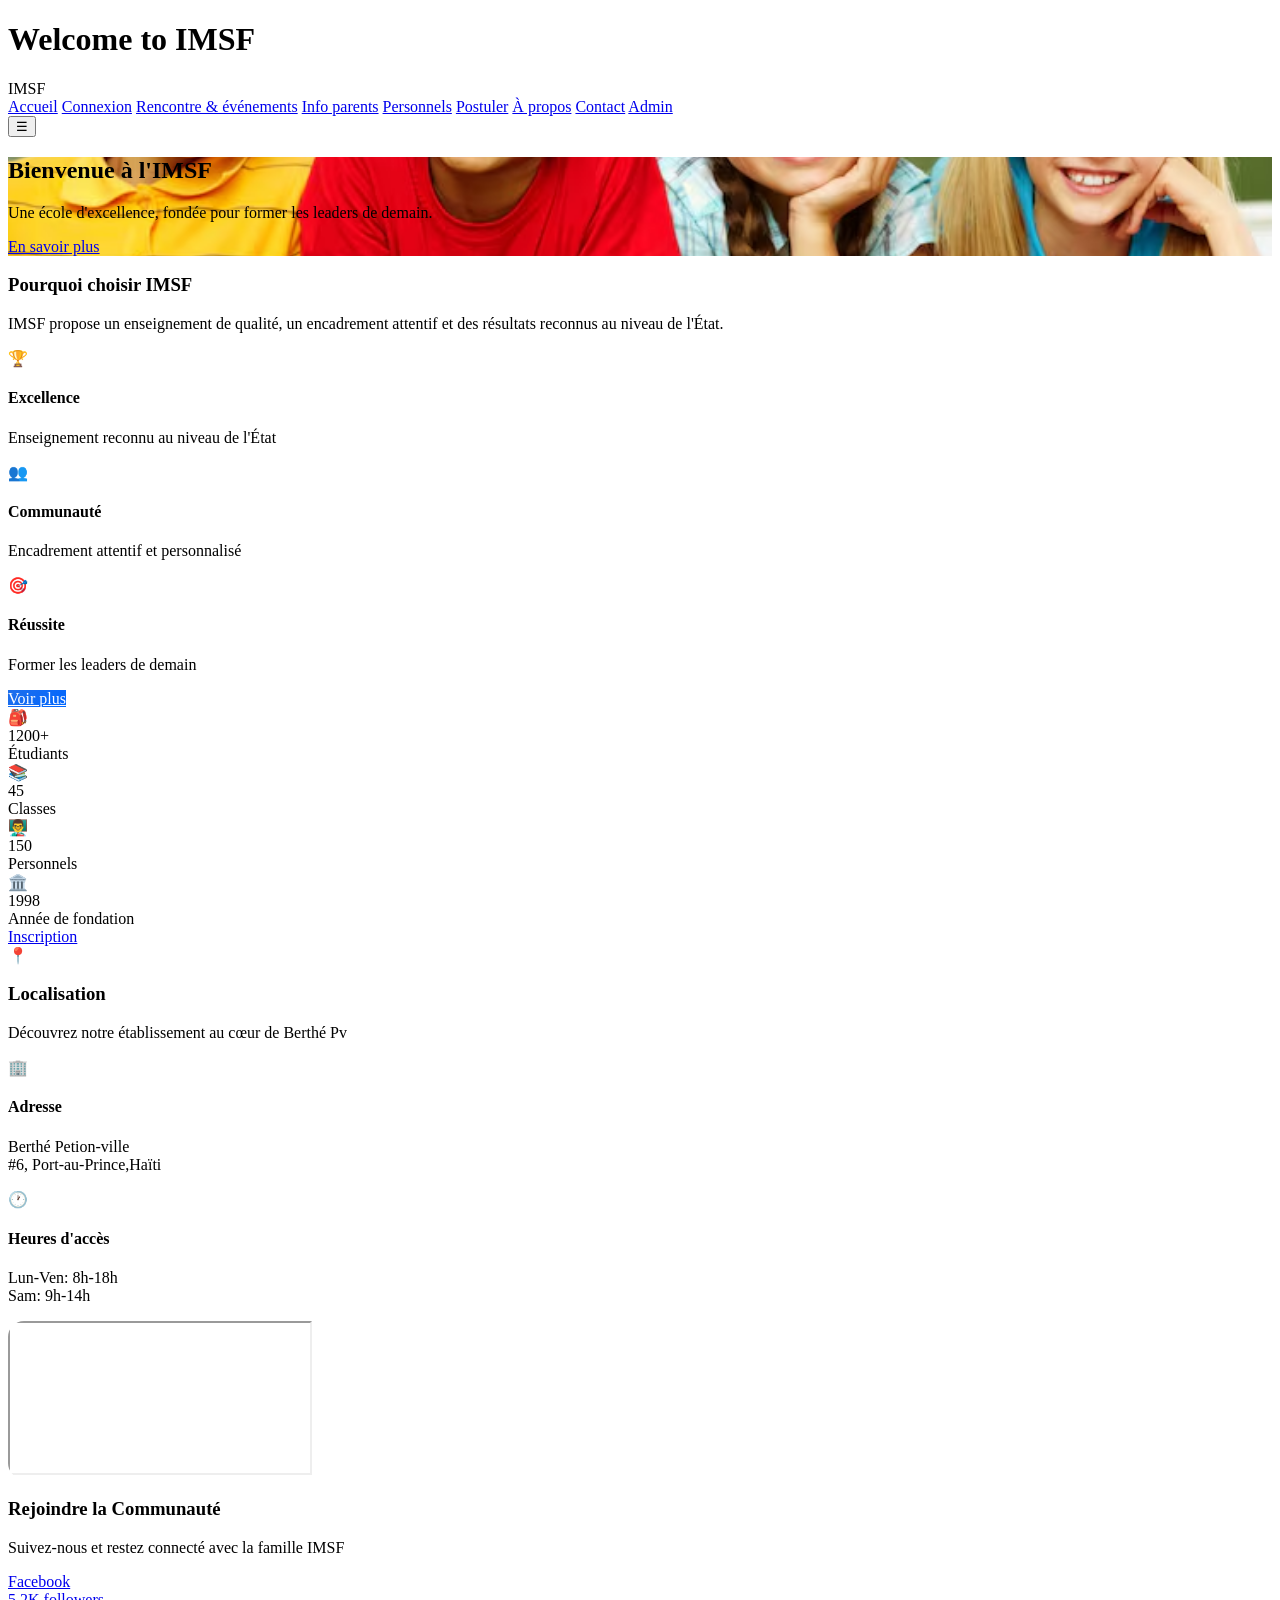
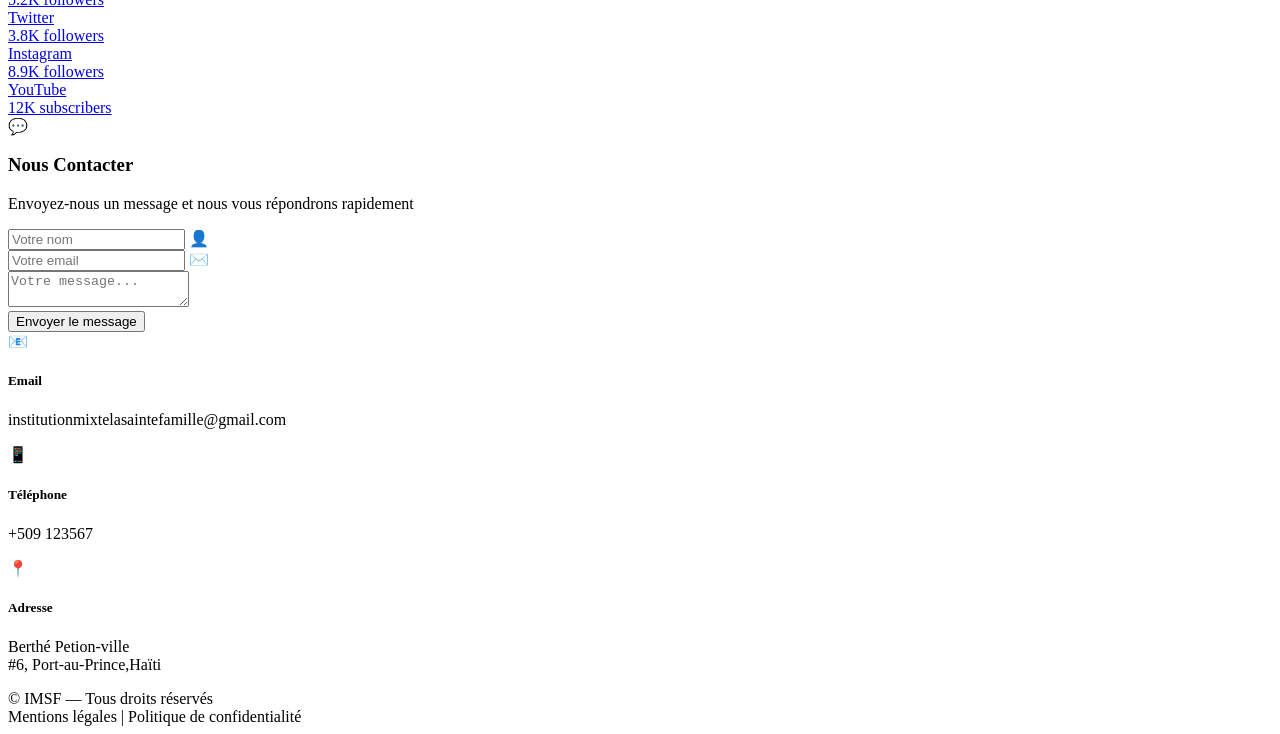
==== index.html @ 2527ae23 "Add files via upload" ====
<!doctype html>
<html lang="fr">
<head>
  <meta charset="utf-8">
  <meta name="viewport" content="width=device-width,initial-scale=1">
  <title>IMSF — Accueil</title>
  <link rel="stylesheet" href="assets/css/styles.css">
  <link rel="stylesheet" href="assets/css/theme.css">
  <link href="https://fonts.googleapis.com/css2?family=Inter:wght@300;400;600;800&display=swap" rel="stylesheet">
</head>
<body>
  <!-- Welcome loader -->
  <div id="welcome" class="welcome">
    <div class="welcome-card">
      <h1>Welcome to IMSF</h1>
    </div>
  </div>

  <header class="site-header">
    <div class="container header-inner">
      <div class="brand">
        <div class="logo">IMSF</div>
      </div>
      <nav class="nav" id="nav">
        <a href="index.html" class="active">Accueil</a>
        <a href="login.html">Connexion</a>
        <a href="events.html">Rencontre & événements</a>
        <a href="info_parents.html">Info parents</a>
        <a href="personnels.html">Personnels</a>
        <a href="postuler.html">Postuler</a>
        <a href="about.html">À propos</a>
        <a href="contact.html">Contact</a>
        <a href="admin.html">Admin</a>
      </nav>
      <button id="navToggle" class="nav-toggle">☰</button>
    </div>
  </header>

  <main>
    <section class="hero">
      <div class="hero-image" style="background-image: url('header.jpg.avif'); background-size: cover; background-position: center;">
        <div class="hero-overlay">
          <h2>Bienvenue à l'IMSF</h2>
          <p>Une école d'excellence, fondée pour former les leaders de demain.</p>
          <a class="btn" href="about.html">En savoir plus</a>
        </div>
      
      </div>
    </section>

    <section class="why container">
      <h3>Pourquoi choisir IMSF</h3>
      <p class="lead">IMSF propose un enseignement de qualité, un encadrement attentif et des résultats reconnus au niveau de l'État.</p>
      
      <div class="why-grid">
        <div class="why-card">
          <div>🏆</div>
          <h4>Excellence</h4>
          <p>Enseignement reconnu au niveau de l'État</p>
        </div>
        <div class="why-card">
          <div>👥</div>
          <h4>Communauté</h4>
          <p>Encadrement attentif et personnalisé</p>
        </div>
        <div class="why-card">
          <div>🎯</div>
          <h4>Réussite</h4>
          <p>Former les leaders de demain</p>
        </div>
      </div>
      
      <a class="btn" href="about.html" style="background:linear-gradient(135deg, #1f6feb, #0066ff); color: white;">Voir plus</a>
    </section>

    <section class="stats">
      <div class="container stats-grid">
        <div class="stat">
          <div class="stat-icon">🎒</div>
          <div class="num">1200+</div>
          <div class="label">Étudiants</div>
        </div>
        <div class="stat">
          <div class="stat-icon">📚</div>
          <div class="num">45</div>
          <div class="label">Classes</div>
        </div>
        <div class="stat">
          <div class="stat-icon">👨‍🏫</div>
          <div class="num">150</div>
          <div class="label">Personnels</div>
        </div>
        <div class="stat">
          <div class="stat-icon">🏛️</div>
          <div class="num">1998</div>
          <div class="label">Année de fondation</div>
        </div>
      </div>
      <div class="center-cta">
        <a class="btn" href="https://docs.google.com/forms/d/e/1FAIpQLScIJ0hGzybAZkQCzRBB84q7aKa7XE8QFSDL7jlGN-uZ5_zEpQ/viewform?usp=header">Inscription</a>
   
      </div>
    </section>

    <section class="location location-section">
      <div class="container">
        <div class="section-header">
          <div class="header-icon">📍</div>
          <h3>Localisation</h3>
          <p class="section-subtitle">Découvrez notre établissement au cœur de Berthé Pv</p>
        </div>
        <div class="location-content">
          <div class="location-info">
            <div class="info-card">
              <div class="info-icon">🏢</div>
              <h4>Adresse</h4>
              <p>Berthé Petion-ville <br>#6, Port-au-Prince,Haïti</p>
            </div>
            
            <div class="info-card">
              <div class="info-icon">🕐</div>
              <h4>Heures d'accès</h4>
              <p>Lun-Ven: 8h-18h<br>Sam: 9h-14h</p>
            </div>
          </div>
          <div class="map-container">
            <div class="map" style="filter: hue-rotate(200deg) saturate(1.5); border-radius: 16px; overflow: hidden;">
              <iframe src="" loading="lazy"></iframe>
            </div>
          </div>
        </div>
      </div>
    </section>

    <section class="community community-section">
      <div class="container">
        <div class="section-header">
          
          <h3>Rejoindre la Communauté</h3>
          <p class="section-subtitle">Suivez-nous et restez connecté avec la famille IMSF</p>
        </div>
        <div class="socials-grid">
          <a href="#" class="social-card" style="--color: #3b5998;">
            
            <div class="social-name">Facebook</div>
            <div class="social-count">5.2K followers</div>
          </a>
          <a href="#" class="social-card" style="--color: #1da1f2;">
            
            <div class="social-name">Twitter</div>
            <div class="social-count">3.8K followers</div>
          </a>
          <a href="#" class="social-card" style="--color: #e1306c;">
            
            <div class="social-name">Instagram</div>
            <div class="social-count">8.9K followers</div>
          </a>
          <a href="#" class="social-card" style="--color: #ff0000;">
            
            <div class="social-name">YouTube</div>
            <div class="social-count">12K subscribers</div>
          </a>
        </div>
      </div>
    </section>

    <section id="contact" class="contact contact-section">
      <div class="container">
        <div class="section-header">
          <div class="header-icon">💬</div>
          <h3>Nous Contacter</h3>
          <p class="section-subtitle">Envoyez-nous un message et nous vous répondrons rapidement</p>
        </div>
        <div class="contact-wrapper">
          <form id="contactForm" class="contact-form">
            <div class="form-group">
              <input type="text" name="name" placeholder="Votre nom" required>
              <span class="input-icon">👤</span>
            </div>
            <div class="form-group">
              <input type="email" name="email" placeholder="Votre email" required>
              <span class="input-icon">✉️</span>
            </div>
            <div class="form-group full-width">
              <textarea name="message" placeholder="Votre message..." required></textarea>
              
            </div>
            <button class="btn btn-submit" type="submit">Envoyer le message</button>
          </form>
          <div class="contact-info">
            <div class="contact-item">
              <div class="contact-icon">📧</div>
              <div>
                <h5>Email</h5>
                <p>institutionmixtelasaintefamille@gmail.com</p>
              </div>
            </div>
            <div class="contact-item">
              <div class="contact-icon">📱</div>
              <div>
                <h5>Téléphone</h5>
                <p>+509 123567</p>
              </div>
            </div>
            <div class="contact-item">
              <div class="contact-icon">📍</div>
              <div>
                <h5>Adresse</h5>
                <p>Berthé Petion-ville <br>#6, Port-au-Prince,Haïti</p>
              </div>
            </div>
          </div>
        </div>
      </div>
    </section>
  </main>

  <footer class="site-footer">
    <div class="container footer-inner">
      <div>© IMSF — Tous droits réservés</div>
      <div>Mentions légales | Politique de confidentialité</div>
    </div>
  </footer>

  <script src="assets/js/ux.js"></script>
  <script src="assets/js/main.js"></script>
</body>
</html>
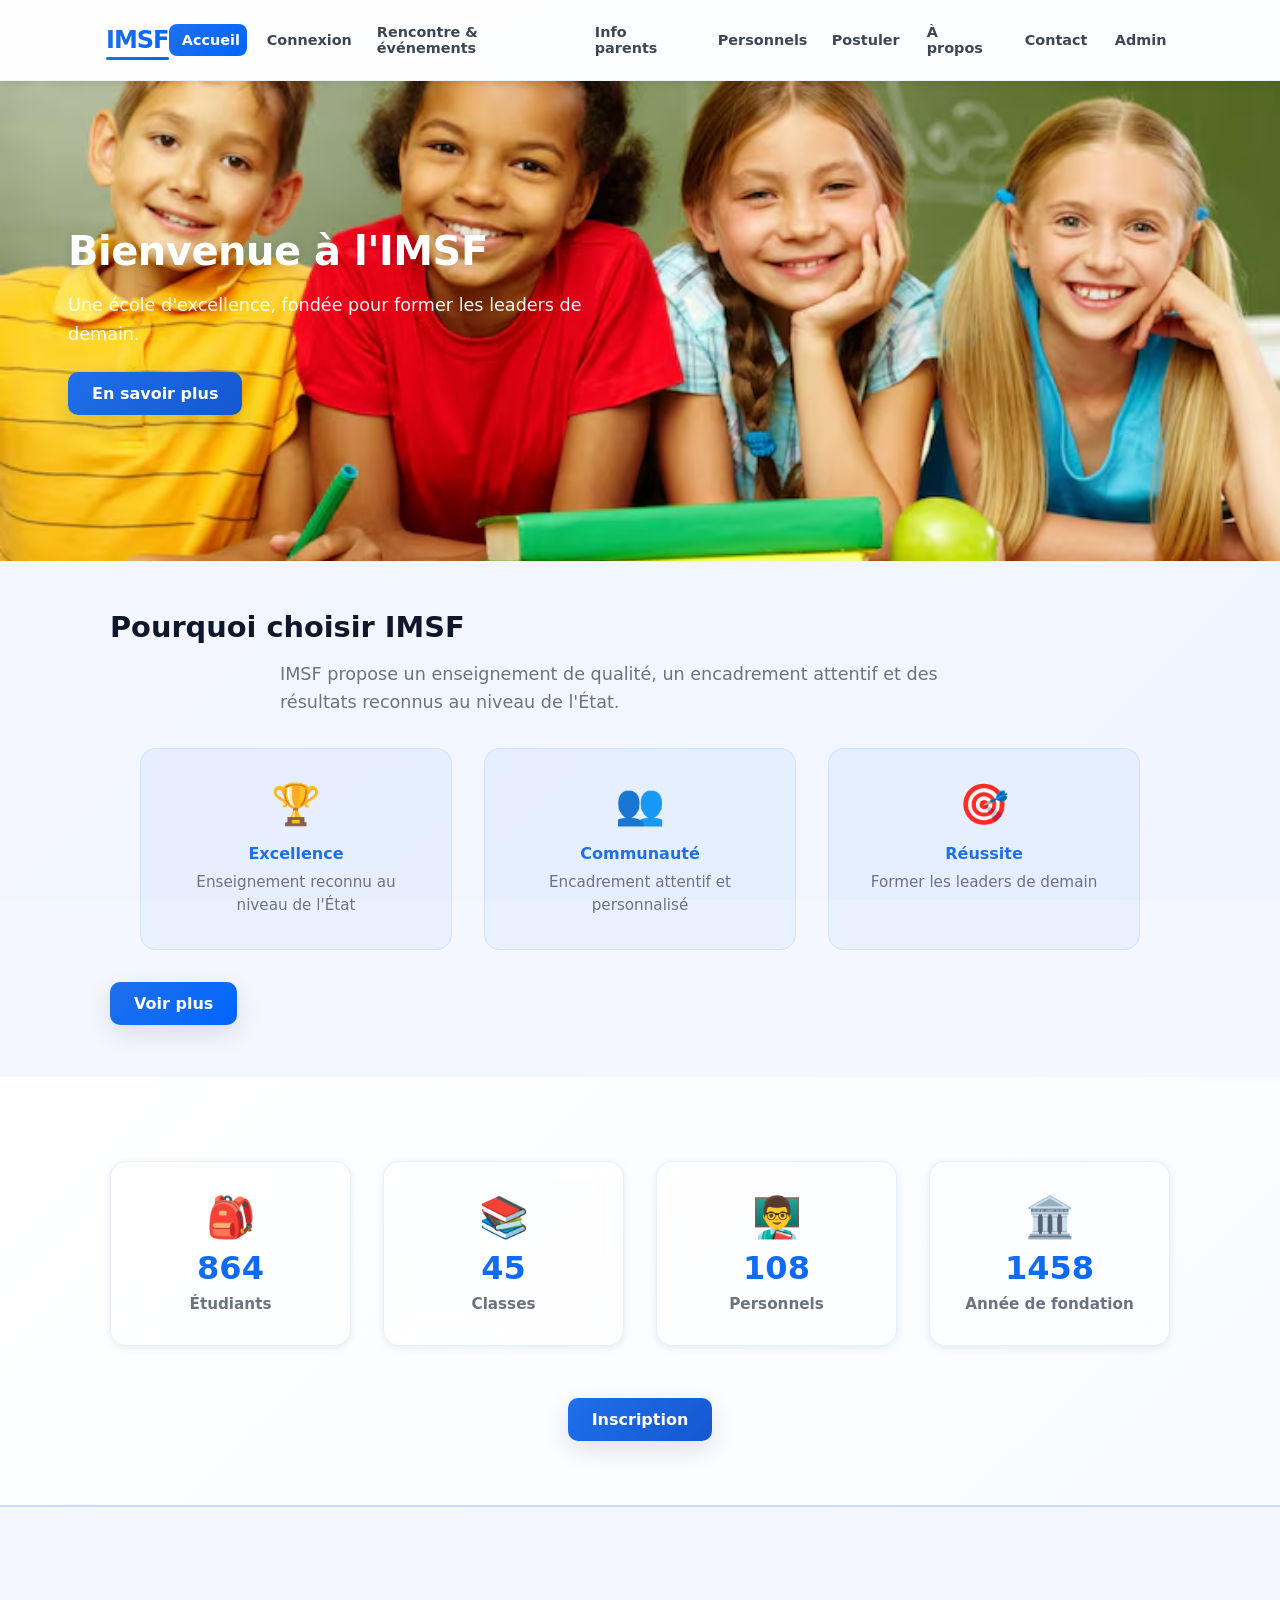
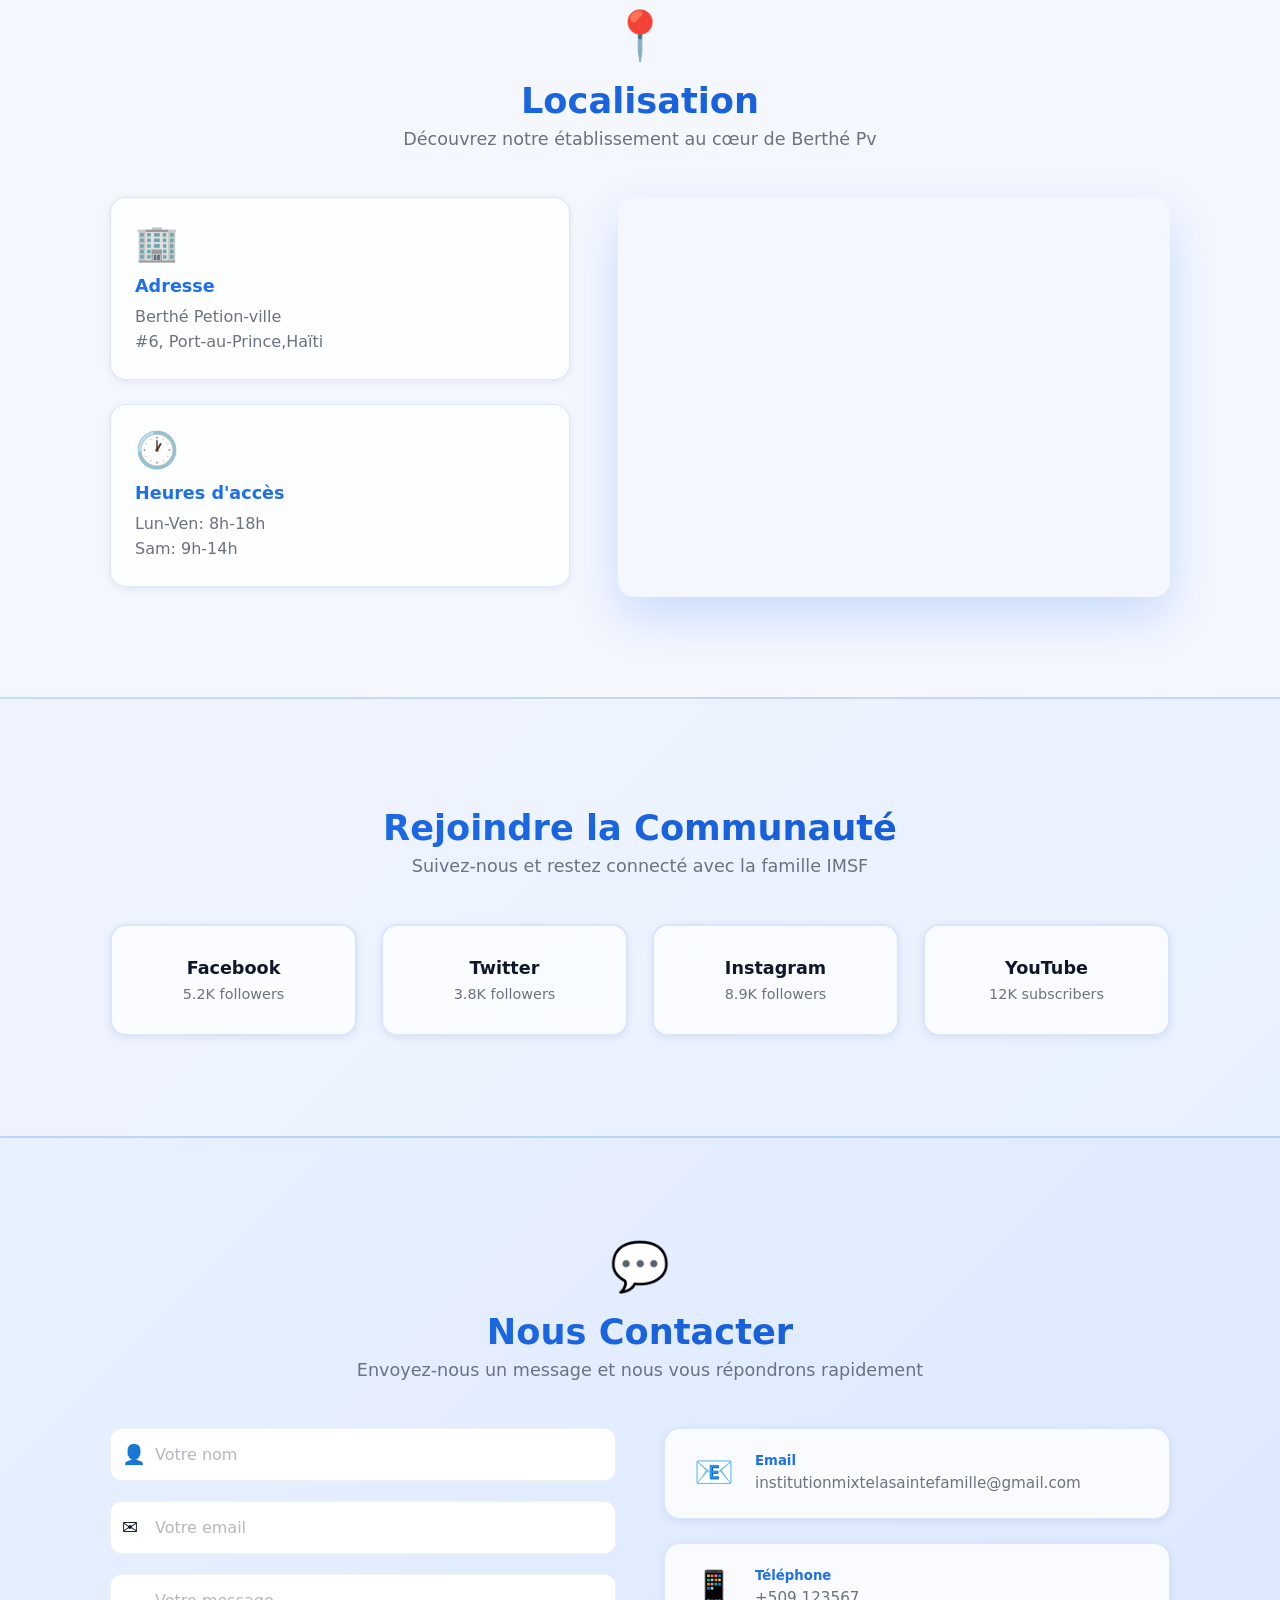
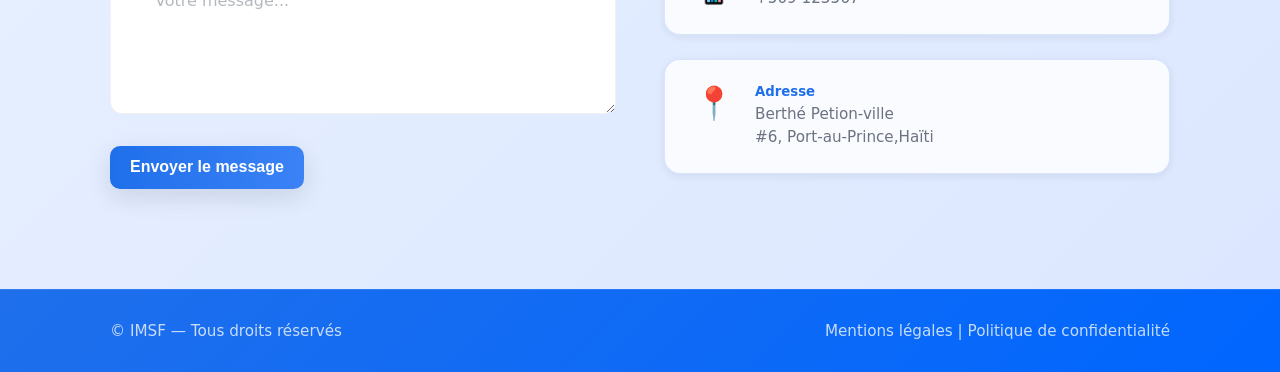
==== commit 4d4d7cdd: "update" ====
--- a/index.html
+++ b/index.html
@@ -4,8 +4,8 @@
   <meta charset="utf-8">
   <meta name="viewport" content="width=device-width,initial-scale=1">
   <title>IMSF — Accueil</title>
-  <link rel="stylesheet" href="assets/css/styles.css">
-  <link rel="stylesheet" href="assets/css/theme.css">
+  <link rel="stylesheet" href="styles.css">
+  <link rel="stylesheet" href="theme.css">
   <link href="https://fonts.googleapis.com/css2?family=Inter:wght@300;400;600;800&display=swap" rel="stylesheet">
 </head>
 <body>
@@ -222,7 +222,7 @@
     </div>
   </footer>
 
-  <script src="assets/js/ux.js"></script>
-  <script src="assets/js/main.js"></script>
+  <script src="ux.js"></script>
+  <script src="main.js"></script>
 </body>
 </html>
--- a/styles.css
+++ b/styles.css
@@ -0,0 +1,1050 @@
+:root{
+  --bg:#f5f7ff;
+  --accent:#1f6feb;
+  --accent-dark:#1557d0;  --accent-light:rgba(31,111,235,0.1);  --muted:#6b7280;
+  --dark:#0f172a;
+  --container:1100px;
+  --shadow-sm: 0 2px 8px rgba(15,23,42,0.08);
+  --shadow-md: 0 8px 24px rgba(15,23,42,0.12);
+  --shadow-lg: 0 16px 40px rgba(15,23,42,0.15);
+}
+
+*{box-sizing:border-box}
+
+html,body{
+  height:100%;
+  margin:0;
+  font-family:Inter,system-ui,Arial,sans-serif;
+  background:var(--bg);
+  color:var(--dark);
+  scroll-behavior:smooth;
+}
+
+.container{max-width:var(--container);margin:0 auto;padding:1.25rem}
+
+/* Header */
+.site-header{
+  background:rgba(255,255,255,0.85);
+  position:sticky;
+  top:0;
+  backdrop-filter:saturate(160%) blur(12px);
+  z-index:40;
+  border-bottom:1px solid rgba(15,23,42,0.05);
+  box-shadow:var(--shadow-sm);
+}
+
+.header-inner{
+  display:flex;
+  align-items:center;
+  justify-content:space-between;
+  padding:1rem;
+}
+
+.logo{
+  font-weight:800;
+  color:var(--accent);
+  font-size:1.5rem;
+  letter-spacing:-1px;
+  background:linear-gradient(135deg, var(--accent), #0066ff);
+  -webkit-background-clip:text;
+  -webkit-text-fill-color:transparent;
+  background-clip:text;
+}
+
+.nav{
+  display:flex;
+  gap:0.5rem;
+  align-items:center;
+}
+
+.nav a{
+  color:var(--dark);
+  text-decoration:none;
+  padding:0.6rem 1rem;
+  border-radius:8px;
+  font-size:0.95rem;
+  font-weight:500;
+  transition:all 0.3s ease;
+  position:relative;
+}
+
+.nav a:hover{
+  background:linear-gradient(135deg, rgba(31,111,235,0.1), rgba(0,102,255,0.05));
+  color:var(--accent);
+}
+
+.nav-toggle{display:none;background:none;border:0;font-size:1.25rem;cursor:pointer;}
+
+/* Hero */
+.hero{padding:0;margin:0}
+
+.hero-image{
+  height:480px;
+  background-image:linear-gradient(135deg, rgba(31,111,235,0.25), rgba(31,111,235,0.1)), url('https://images.unsplash.com/photo-1523050854058-8df90110c9f1?auto=format&fit=crop&w=1600&q=60');
+  background-size:cover;
+  background-position:center;
+  position:relative;
+  display:flex;
+  align-items:center;
+}
+
+.hero-overlay{
+  color:#fff;
+  padding:3rem 1.25rem;
+  margin-left:3rem;
+  max-width:600px;
+  animation:slideInLeft 0.8s ease-out;
+}
+
+.hero-overlay h2{
+  font-size:2.5rem;
+  margin:0 0 1rem;
+  font-weight:800;
+  line-height:1.2;
+  text-shadow:0 2px 8px rgba(0,0,0,0.2);
+}
+
+.hero-overlay p{
+  margin:0 0 1.5rem;
+  color:rgba(255,255,255,0.95);
+  font-size:1.1rem;
+  line-height:1.6;
+}
+
+.hero-cta{
+  position:absolute;
+  right:2rem;
+  bottom:1.75rem;
+  padding:0.9rem 1.5rem;
+  border-radius:10px;
+  border:0;
+  background:linear-gradient(135deg, var(--accent), var(--accent-dark));
+  color:#fff;
+  font-weight:600;
+  cursor:pointer;
+  transition:all 0.3s ease;
+  box-shadow:var(--shadow-md);
+}
+
+.hero-cta:hover{
+  transform:translateY(-2px);
+  box-shadow:0 12px 32px rgba(31,111,235,0.3);
+}
+
+/* Why section */
+.why h3{font-size:1.8rem;margin-bottom:1rem;font-weight:700}
+
+.why .lead{
+  color:var(--muted);
+  max-width:720px;
+  margin:0.5rem auto 2rem;
+  font-size:1.1rem;
+  line-height:1.6;
+}
+
+.why-grid {
+  display:grid;
+  grid-template-columns:repeat(3,1fr);
+  gap:2rem;
+  margin:2rem auto;
+  max-width:1000px;
+}
+
+.why-card{
+  background:rgba(31,111,235,0.05);
+  backdrop-filter:blur(10px);
+  padding:2rem;
+  border-radius:16px;
+  border:1px solid rgba(31,111,235,0.1);
+  text-align:center;
+  transition:all 0.3s ease !important;
+}
+.why-card div:first-child { font-size:2.5rem; margin-bottom:1rem; }
+.why-card h4 { color:#1f6feb; margin:0.5rem 0; font-weight:700; }
+.why-card p { color:#6b7280; margin:0; font-size:0.95rem; line-height:1.5; }
+
+.why-card:hover{
+  transform:translateY(-8px);
+  background:rgba(31,111,235,0.12) !important;
+  border-color:rgba(31,111,235,0.2) !important;
+  box-shadow:0 12px 32px rgba(31,111,235,0.15);
+}
+
+.form-grid-2-col {
+  display:grid; 
+  grid-template-columns: 1fr 1fr; 
+  gap:1.25rem;
+}
+
+/* Button */
+.btn{
+  display:inline-block;
+  background:linear-gradient(135deg, var(--accent), var(--accent-dark));
+  color:#fff;
+  padding:0.75rem 1.5rem;
+  border-radius:10px;
+  text-decoration:none;
+  font-weight:600;
+  transition:all 0.3s ease;
+  border:none;
+  cursor:pointer;
+  box-shadow:var(--shadow-md);
+}
+
+.btn:hover{
+  transform:translateY(-2px);
+  box-shadow:0 12px 32px rgba(31,111,235,0.3);
+}
+
+.btn.outline{
+  background:transparent;
+  border:2px solid var(--accent);
+  color:var(--accent);
+  box-shadow:none;
+}
+
+.btn.outline:hover{
+  background:rgba(31,111,235,0.1);
+}
+
+/* Stats */
+.stats{
+  background:linear-gradient(135deg, #fff 0%, #f8fbff 100%);
+  padding:4rem 0;
+  margin-top:2rem;
+}
+
+.stats-grid{
+  display:grid;
+  grid-template-columns:repeat(4,1fr);
+  gap:2rem;
+}
+
+.stat{
+  background:rgba(255,255,255,0.6);
+  backdrop-filter:blur(10px);
+  padding:2rem 1.5rem;
+  border-radius:16px;
+  text-align:center;
+  border:1px solid rgba(31,111,235,0.1);
+  transition:all 0.3s ease;
+  box-shadow:var(--shadow-sm);
+}
+
+.stat:hover{
+  transform:translateY(-4px);
+  box-shadow:var(--shadow-md);
+  border-color:rgba(31,111,235,0.2);
+  background:rgba(255,255,255,0.8);
+}
+
+.stat-icon{
+  font-size:2.5rem;
+  margin-bottom:0.5rem;
+}
+
+.stat .num{
+  font-weight:800;
+  font-size:2rem;
+  background:linear-gradient(135deg, var(--accent), #0066ff);
+  -webkit-background-clip:text;
+  -webkit-text-fill-color:transparent;
+  background-clip:text;
+  margin:0.5rem 0;
+}
+
+.stat .label{
+  color:var(--muted);
+  font-weight:600;
+  font-size:0.95rem;
+}
+
+.center-cta{text-align:center;margin-top:2rem}
+
+/* Sections */
+.location-section, .community-section, .contact-section{
+  position:relative;
+  overflow:hidden;
+  background:linear-gradient(135deg, var(--bg) 0%, #f5f7ff 100%);
+  padding:5rem 0 !important;
+  margin:0 !important;
+}
+
+.location-section{
+  border-top:2px solid rgba(31,111,235,0.2);
+}
+
+.community-section{
+  background:linear-gradient(135deg, #f0f4ff 0%, #e8f1ff 100%);
+  border-top:2px solid rgba(31,111,235,0.2);
+}
+
+.contact-section{
+  background:linear-gradient(135deg, #e8f1ff 0%, #dce7ff 100%);
+  border-top:2px solid rgba(31,111,235,0.2);
+}
+
+.section-header{
+  text-align:center;
+  margin-bottom:3rem;
+  animation:fadeInUp 0.6s ease-out;
+}
+
+.header-icon{
+  font-size:3rem;
+  display:block;
+  margin-bottom:1rem;
+  animation:float 3s ease-in-out infinite;
+}
+
+.section-header h3{
+  font-size:2.2rem;
+  font-weight:800;
+  background:linear-gradient(135deg, var(--accent), var(--accent-dark));
+  -webkit-background-clip:text;
+  -webkit-text-fill-color:transparent;
+  background-clip:text;
+  margin:0.5rem 0;
+}
+
+.section-subtitle{
+  color:var(--muted);
+  font-size:1.1rem;
+  margin:0.5rem 0 0;
+  max-width:600px;
+  margin-left:auto;
+  margin-right:auto;
+}
+
+/* Location */
+.location-content{
+  display:grid;
+  grid-template-columns:1fr 1.2fr;
+  gap:3rem;
+  align-items:start;
+}
+
+.location-info{
+  display:grid;
+  grid-template-columns:1fr;
+  gap:1.5rem;
+}
+
+.info-card{
+  background:rgba(255,255,255,0.8);
+  backdrop-filter:blur(10px);
+  padding:1.5rem;
+  border-radius:16px;
+  border:1px solid rgba(31,111,235,0.15);
+  transition:all 0.35s cubic-bezier(.2,.9,.3,1);
+  box-shadow:var(--shadow-sm);
+}
+
+.info-card:hover{
+  transform:translateX(8px);
+  border-color:rgba(31,111,235,0.3);
+  box-shadow:var(--shadow-md);
+  background:rgba(255,255,255,0.95);
+}
+
+.info-icon{
+  font-size:2.2rem;
+  display:block;
+  margin-bottom:0.75rem;
+}
+
+.info-card h4{
+  color:var(--accent);
+  font-weight:700;
+  margin:0.5rem 0;
+  font-size:1.1rem;
+}
+
+.info-card p{
+  color:var(--muted);
+  margin:0.25rem 0 0;
+  line-height:1.6;
+}
+
+.map-container{
+  position:relative;
+  border-radius:16px;
+  overflow:hidden;
+  box-shadow:0 20px 48px rgba(31,111,235,0.2);
+}
+
+.map iframe{
+  width:100%;
+  height:400px;
+  border:0;
+  display:block;
+}
+
+/* Community */
+.socials-grid{
+  display:grid;
+  grid-template-columns:repeat(4,1fr);
+  gap:1.5rem;
+  margin-top:2rem;
+}
+
+.social-card{
+  background:rgba(255,255,255,0.7);
+  backdrop-filter:blur(10px);
+  padding:2rem 1.5rem;
+  border-radius:16px;
+  border:2px solid rgba(31,111,235,0.15);
+  text-decoration:none;
+  color:inherit;
+  text-align:center;
+  transition:all 0.35s cubic-bezier(.2,.9,.3,1);
+  box-shadow:var(--shadow-sm);
+  position:relative;
+  overflow:hidden;
+}
+
+.social-card::before{
+  content:'';
+  position:absolute;
+  top:-50%;
+  left:-50%;
+  width:200%;
+  height:200%;
+  background:radial-gradient(circle, var(--color, #1f6feb) 0%, transparent 70%);
+  opacity:0;
+  transition:opacity 0.35s ease;
+}
+
+.social-card:hover{
+  transform:translateY(-12px) scale(1.05);
+  border-color:var(--color, #1f6feb);
+  box-shadow:0 20px 48px rgba(0,0,0,0.1);
+}
+
+.social-card:hover::before{
+  opacity:0.08;
+}
+
+.social-icon{
+  font-size:2.5rem;
+  display:block;
+  margin-bottom:1rem;
+  transition:transform 0.35s ease;
+}
+
+.social-card:hover .social-icon{
+  transform:scale(1.15) rotate(8deg);
+}
+
+.social-name{
+  font-weight:700;
+  color:var(--dark);
+  font-size:1.1rem;
+  margin-bottom:0.5rem;
+}
+
+.social-count{
+  color:var(--muted);
+  font-size:0.9rem;
+}
+
+/* Contact */
+.contact-wrapper{
+  display:grid;
+  grid-template-columns:1fr 1fr;
+  gap:3rem;
+  align-items:start;
+}
+
+.contact-form{
+  display:grid;
+  grid-template-columns:1fr;
+  gap:1.25rem;
+}
+
+.form-group{
+  position:relative;
+  animation:fadeInUp 0.6s ease-out;
+}
+
+.form-group input,
+.form-group textarea{
+  width:100%;
+  padding:1rem 1rem 1rem 2.75rem;
+  border-radius:12px;
+  border:2px solid rgba(31,111,235,0.15);
+  background:rgba(255,255,255,0.8);
+  backdrop-filter:blur(10px);
+  font-family:inherit;
+  font-size:1rem;
+  color:var(--dark);
+  transition:all 0.3s ease;
+}
+
+.form-group input::placeholder,
+.form-group textarea::placeholder{
+  color:rgba(107,114,128,0.5);
+}
+
+.form-group input:focus,
+.form-group textarea:focus{
+  outline:none;
+  background:rgba(255,255,255,0.95);
+  border-color:var(--accent);
+  box-shadow:0 0 0 4px rgba(31,111,235,0.1);
+  transform:translateY(-2px);
+}
+
+.input-icon{
+  position:absolute;
+  left:0.75rem;
+  top:50%;
+  transform:translateY(-50%);
+  font-size:1.2rem;
+  pointer-events:none;
+}
+
+.form-group textarea{
+  grid-column:1/-1;
+  min-height:140px;
+  resize:vertical;
+  padding-left:2.75rem;
+}
+
+.btn-submit{
+  grid-column:1/-1;
+  justify-self:start;
+  margin-top:0.5rem;
+  font-size:1rem;
+}
+
+.contact-info{
+  display:grid;
+  grid-template-columns:1fr;
+  gap:1.5rem;
+}
+
+.contact-item{
+  background:rgba(255,255,255,0.8);
+  backdrop-filter:blur(10px);
+  padding:1.5rem;
+  border-radius:16px;
+  border:1px solid rgba(31,111,235,0.15);
+  display:flex;
+  gap:1rem;
+  transition:all 0.35s ease;
+  box-shadow:var(--shadow-sm);
+}
+
+.contact-item:hover{
+  transform:translateX(8px);
+  border-color:rgba(31,111,235,0.3);
+  background:rgba(255,255,255,0.95);
+  box-shadow:var(--shadow-md);
+}
+
+.contact-icon{
+  font-size:2rem;
+  min-width:50px;
+  text-align:center;
+}
+
+.contact-item h5{
+  color:var(--accent);
+  margin:0 0 0.25rem;
+  font-weight:700;
+}
+
+.contact-item p{
+  color:var(--muted);
+  margin:0;
+  line-height:1.5;
+  font-size:0.95rem;
+}
+
+/* Footer */
+.site-footer{
+  background:linear-gradient(135deg, var(--accent), var(--accent-dark));
+  color:#fff;
+  padding:2rem 0;
+  margin-top:0;
+  border-top:1px solid rgba(255,255,255,0.1);
+}
+
+.footer-inner{
+  display:flex;
+  justify-content:space-between;
+  align-items:center;
+  gap:2rem;
+  padding:0 1.25rem;
+}
+
+.footer-inner div{
+  font-size:0.95rem;
+  opacity:0.9;
+}
+
+/* Welcome overlay */
+.welcome{
+  position:fixed;
+  inset:0;
+  display:flex;
+  align-items:center;
+  justify-content:center;
+  background:linear-gradient(135deg, var(--accent), var(--accent-dark));
+  color:#fff;
+  z-index:90;
+}
+
+.welcome-card{
+  animation:entrance 1.1s cubic-bezier(.2,.9,.3,1) forwards;
+  text-align:center;
+  padding:2rem 3rem;
+  border-radius:20px;
+  background:rgba(255,255,255,0.1);
+  backdrop-filter:blur(10px);
+  border:1px solid rgba(255,255,255,0.2);
+  box-shadow:0 20px 60px rgba(0,0,0,0.2);
+}
+
+.welcome-card h1{
+  margin:0;
+  font-size:2.5rem;
+  letter-spacing:-1px;
+  font-weight:800;
+}
+
+/* Animations */
+@keyframes entrance{
+  0%{transform:translateY(30px) scale(.98);opacity:0}
+  100%{transform:none;opacity:1}
+}
+
+@keyframes slideInLeft{
+  0%{transform:translateX(-40px);opacity:0}
+  100%{transform:translateX(0);opacity:1}
+}
+
+@keyframes fadeInUp{
+  0%{transform:translateY(20px);opacity:0}
+  100%{transform:translateY(0);opacity:1}
+}
+
+/* Info Parents page */
+/* Personnels / staff cards */
+.personnels-hero{
+  background:linear-gradient(135deg, #0f4fe0, #1f6feb);
+  color:#fff;
+  padding:3.5rem 0;
+}
+.personnels-hero .subtitle{opacity:0.95;margin-top:0.5rem}
+
+.staff-section{padding:3rem 1.25rem}
+.staff-grid{
+  display:grid;
+  grid-template-columns:repeat(auto-fit,minmax(220px,1fr));
+  gap:1.25rem;
+  margin-top:1.5rem;
+}
+.staff-card{
+  background:linear-gradient(180deg,#fff,#fbfdff);
+  border-radius:14px;
+  padding:1rem;
+  text-align:center;
+  box-shadow:var(--shadow-sm);
+  border:1px solid rgba(15,23,42,0.04);
+  cursor:pointer;
+  transition:transform 0.25s ease,box-shadow 0.25s ease;
+}
+.staff-card:hover{transform:translateY(-8px);box-shadow:var(--shadow-md)}
+.staff-photo{width:96px;height:96px;border-radius:50%;object-fit:cover;margin:0 auto 0.75rem;display:block}
+.staff-name{font-weight:700;color:var(--dark);margin:0.25rem 0}
+.staff-role{color:var(--muted);font-size:0.95rem;margin-bottom:0.5rem}
+.staff-bio{font-size:0.9rem;color:var(--muted);max-height:0;overflow:hidden;transition:max-height 0.35s ease}
+.staff-card.expanded .staff-bio{max-height:260px}
+
+/* Jobs / Postuler page */
+.postuler-hero{background:linear-gradient(135deg,#0f4fe0,#1f6feb);color:#fff;padding:3rem 0}
+.jobs-section{padding:2.5rem 1.25rem}
+.jobs-grid{display:grid;grid-template-columns:repeat(auto-fit,minmax(260px,1fr));gap:1rem;margin-top:1rem}
+.job-card{background:#fff;border-radius:12px;padding:1rem;border:1px solid rgba(15,23,42,0.04);box-shadow:var(--shadow-sm)}
+.job-card h4{margin:0 0 0.5rem}
+.job-location{color:var(--muted);font-size:0.95rem;margin-bottom:0.5rem}
+.job-desc{color:var(--muted);font-size:0.95rem}
+.job-actions{margin-top:1rem;text-align:center}
+.btn-apply{background:linear-gradient(135deg,var(--accent),var(--accent-dark));color:#fff;border:none;padding:0.6rem 1rem;border-radius:8px;cursor:pointer}
+
+/* Modal */
+.modal{position:fixed;inset:0;display:flex;align-items:center;justify-content:center;padding:2rem;background:rgba(10,20,40,0.45);opacity:0;pointer-events:none;transition:opacity 0.25s ease}
+.modal.open{opacity:1;pointer-events:auto}
+.modal-content{background:#fff;border-radius:12px;max-width:640px;width:100%;padding:1.5rem;position:relative;box-shadow:0 30px 80px rgba(15,23,42,0.35)}
+.modal-close{position:absolute;right:12px;top:12px;border:0;background:transparent;font-size:1.1rem;cursor:pointer}
+.apply-form{display:grid;gap:0.75rem}
+.apply-form input,.apply-form textarea{padding:0.75rem;border-radius:8px;border:1px solid #e6eefc}
+.apply-form button{justify-self:start}
+
+/* About page enhancements */
+.about-hero{background:linear-gradient(135deg,var(--accent-dark),var(--accent));color:#fff;padding:5rem 0;position:relative;overflow:hidden}
+.about-hero .hero-content{position:relative;z-index:2;text-align:center;}
+.about-hero h1{font-size:2.8rem;margin-bottom:0.5rem;font-weight:800;text-shadow:0 2px 12px rgba(0,0,0,0.3)}
+.about-hero p{font-size:1.2rem;opacity:0.9}
+.about-hero .hero-decoration{position:absolute;bottom:-20%;left:-10%;width:400px;height:400px;background:radial-gradient(circle at 30% 30%, rgba(255,255,255,0.2), transparent 70%);transform:rotate(45deg);}
+
+.about-section{padding:2.5rem 1.25rem;background:#fff;margin-top:2rem;border-radius:12px;box-shadow:var(--shadow-sm);animation:fadeInUp 0.8s ease-out}
+.about-content{display:flex;flex-wrap:wrap;align-items:center;gap:2rem}
+.about-text{flex:1 1 320px}
+.about-text h2{margin-top:0}
+.about-photo{flex:0 0 260px}
+.about-photo img{width:100%;border-radius:10px;object-fit:cover}
+
+/* Mission grid */
+.mission-section{padding:2.5rem 1.25rem;background:#f9fafc;margin-top:2rem;border-radius:12px;}
+.mission-grid{display:grid;grid-template-columns:repeat(auto-fit,minmax(220px,1fr));gap:1.5rem;text-align:center}
+.mission-item{background:#fff;padding:1.5rem;border-radius:12px;box-shadow:var(--shadow-sm);transition:transform 0.3s ease,box-shadow 0.3s ease}
+.mission-item:hover{transform:translateY(-6px);box-shadow:var(--shadow-md)}
+.mission-icon{font-size:2.5rem;margin-bottom:0.75rem}
+
+/* Gallery on about page */
+.about-gallery{padding:2.5rem 1.25rem}
+.gallery-grid{display:grid;grid-template-columns:repeat(auto-fit,minmax(200px,1fr));gap:1rem}
+.gallery-item{overflow:hidden;border-radius:8px}
+.gallery-item img{width:100%;border-radius:8px;object-fit:cover;display:block;transition:transform 0.4s ease}
+.gallery-item:hover img{transform:scale(1.08)}
+
+.info-hero{
+  background:linear-gradient(135deg, var(--accent-dark), var(--accent));
+  color:#fff;
+  padding:4rem 0;
+  position:relative;
+  overflow:hidden;
+}
+
+.info-hero .hero-content{
+  opacity:0;
+  transform:translateY(20px);
+  animation:fadeInUp 0.8s ease-out forwards;
+  animation-delay:0.4s;
+}
+
+.rules-section{
+  padding:3rem 1.25rem;
+}
+
+.rules-list{
+  list-style-type:decimal;
+  max-width:800px;
+  margin:1.5rem auto;
+  padding-left:1.5rem;
+  color:var(--dark);
+}
+
+.rules-list li{
+  margin-bottom:0.75rem;
+  line-height:1.5;
+  transition:all 0.3s ease;
+  cursor:pointer;
+}
+
+.rules-list li:hover{
+  color:var(--accent);
+  transform:translateX(4px);
+}
+
+.rules-list li.highlight{
+  background:rgba(31,111,235,0.1);
+  border-left:4px solid var(--accent);
+  padding-left:1rem;
+}
+
+.parents-info{
+  padding:3rem 1.25rem;
+}
+
+.parents-info p{
+  max-width:800px;
+  margin:0 auto;
+  line-height:1.6;
+  color:var(--muted);
+}
+
+/* Calendar & events page */
+.events-hero{
+  background:linear-gradient(135deg, var(--accent), var(--accent-dark));
+  color:#fff;
+  padding:4rem 0;
+  position:relative;
+  overflow:hidden;
+}
+.events-hero::after{
+  content:'';
+  position:absolute;
+  width:400px;
+  height:400px;
+  background:radial-gradient(circle at 20% 20%, rgba(255,255,255,0.2), transparent 60%);
+  top:10%;
+  right:-100px;
+  transform:rotate(45deg);
+}
+.events-hero .hero-content{
+  text-align:center;
+}
+.events-hero h1{
+  font-size:2.5rem;
+  margin:0;
+  font-weight:800;
+  text-shadow:0 4px 12px rgba(0,0,0,0.2);
+}
+.events-hero p{
+  margin-top:0.5rem;
+  font-size:1.1rem;
+  opacity:0.9;
+}
+
+.calendar-section{
+  text-align:center;
+  padding:3rem 1.25rem;
+  background:linear-gradient(135deg, #f0f4ff 0%, #e8f1ff 100%);
+  position:relative;
+  overflow:hidden;
+}
+.calendar-section::before{
+  content:'';
+  position:absolute;
+  width:500px;
+  height:500px;
+  background:radial-gradient(circle at 30% 30%, rgba(31,111,235,0.1), transparent 70%);
+  top:-100px;
+  left:-100px;
+  transform:rotate(30deg);
+}
+
+.calendar-controls{
+  display:flex;
+  justify-content:center;
+  align-items:center;
+  gap:1rem;
+  margin-bottom:1rem;
+}
+
+#monthLabel{
+  font-weight:700;
+  font-size:1.1rem;
+  min-width:120px;
+  text-transform:capitalize;
+  transition:transform 0.3s ease;
+}
+
+.calendar-controls .btn{
+  width:40px;
+  height:40px;
+  padding:0;
+  font-weight:600;
+  font-size:1.2rem;
+  display:flex;
+  align-items:center;
+  justify-content:center;
+  transition:transform 0.2s ease, background 0.2s ease;
+}
+
+.calendar-controls .btn:hover{
+  transform:scale(1.1);
+  background:rgba(31,111,235,0.1);
+}
+
+#monthLabel.pulse{
+  animation:pulse 0.5s ease;
+}
+
+@keyframes pulse{
+  0%{transform:scale(1)}
+  50%{transform:scale(1.1)}
+  100%{transform:scale(1)}
+}
+
+#calendar{
+  display:grid;
+  grid-template-columns:repeat(7,1fr);
+  gap:0.5rem;
+  max-width:600px;
+  margin:0 auto;
+  animation:calendarFadeIn 0.4s ease;
+}
+
+@keyframes calendarFadeIn{
+  from{opacity:0;transform:translateY(10px)}
+  to{opacity:1;transform:none}
+}
+
+.calendar-day{
+  padding:0.75rem;
+  border-radius:8px;
+  background:#fff;
+  cursor:pointer;
+  position:relative;
+  transition:background 0.3s ease;
+}
+
+.calendar-day:hover{background:var(--accent-light,#e3f2fd);}
+
+.calendar-day.today{
+  border:2px solid var(--accent-dark);
+  box-shadow:0 0 0 3px rgba(31,111,235,0.3);
+}
+
+.calendar-day.fade{
+  animation:fadeInUp 0.3s ease;
+}
+
+.calendar-day.event{
+  background:linear-gradient(135deg, var(--accent), var(--accent-dark));
+  color:#fff;
+}
+
+.calendar-day .day-number{
+  font-weight:600;
+}
+
+.events-info{
+  padding:3rem 1.25rem;
+}
+
+#eventDetails{
+  background:rgba(255,255,255,0.9);
+  padding:1.5rem;
+  border-radius:12px;
+  box-shadow:var(--shadow-sm);
+  min-height:80px;
+  transition:all 0.3s ease;
+  font-style:italic;
+}
+
+#eventDetails.fade{
+  animation:fadeInUp 0.4s ease;
+}
+
+/* ripple effect for calendar day clicks */
+.calendar-day{
+  position:relative;
+  overflow:hidden;
+}
+.calendar-day::after{
+  content:'';
+  position:absolute;
+  width:0;
+  height:0;
+  border-radius:50%;
+  background:rgba(255,255,255,0.4);
+  transition:width 0.3s ease, height 0.3s ease, opacity 0.6s ease;
+  opacity:0;
+}
+.calendar-day:active::after{
+  width:200px;
+  height:200px;
+  opacity:1;
+  transition:width 0.4s ease, height 0.4s ease, opacity 0.6s ease;
+}
+
+.parent-meetings{
+  padding:3rem 1.25rem;
+}
+
+.meetings-grid{
+  display:grid;
+  grid-template-columns:repeat(auto-fit,minmax(240px,1fr));
+  gap:1.5rem;
+  margin-top:2rem;
+}
+
+.meeting-card{
+  background:rgba(255,255,255,0.85);
+  backdrop-filter:blur(6px);
+  padding:1.75rem 1.5rem;
+  border-radius:14px;
+  border:1px solid rgba(31,111,235,0.12);
+  position:relative;
+  overflow:hidden;
+  transition:transform 0.3s ease,box-shadow 0.3s ease;
+  cursor:pointer;
+}
+
+.meeting-card:hover{
+  transform:translateY(-6px);
+  box-shadow:0 16px 36px rgba(31,111,235,0.12);
+}
+
+.meeting-card h4{
+  margin:0 0 0.5rem;
+  font-size:1.1rem;
+  color:var(--accent);
+}
+
+.meeting-card p{
+  margin:0;
+  color:var(--dark);
+  line-height:1.4;
+  font-size:0.95rem;
+}
+
+.meeting-details{
+  margin-top:0.75rem;
+  color:var(--muted);
+  font-size:0.85rem;
+  max-height:0;
+  overflow:hidden;
+  transition:max-height 0.35s ease;
+}
+
+.meeting-card.expanded .meeting-details{
+  max-height:120px;
+}
+
+/* end calendar styles */
+
+/* Responsive */
+@media (max-width:1024px){
+  .location-content{grid-template-columns:1fr}
+  .contact-wrapper{grid-template-columns:1fr}
+  .socials-grid{grid-template-columns:repeat(2,1fr)}
+}
+
+@media (max-width:900px){
+  .stats-grid{grid-template-columns:repeat(2,1fr)}
+  .why-grid{grid-template-columns:1fr}
+  .contact-form{grid-template-columns:1fr}
+  .nav{display:none;position:absolute;top:64px;right:1rem;background:rgba(255,255,255,0.95);backdrop-filter:blur(10px);padding:1rem;border-radius:12px;box-shadow:var(--shadow-md);flex-direction:column;border:1px solid rgba(31,111,235,0.1)}
+  .nav a{color:var(--dark);}
+  .nav-toggle{display:block}
+  .hero-image{height:380px}
+  .hero-overlay{padding:2rem 1rem;margin-left:1rem}
+  .hero-overlay h2{font-size:2rem}
+  .section-header h3{font-size:1.8rem}
+  .socials-grid{grid-template-columns:repeat(2,1fr)}
+}
+
+@media (max-width:640px){
+  .hero-image{height:320px}
+  .hero-overlay{margin-left:0;padding:1.5rem}
+  .stats-grid{grid-template-columns:1fr;gap:1rem}
+  .hero-overlay h2{font-size:1.75rem}
+  .footer-inner{flex-direction:column;text-align:center}
+  .form-grid-2-col{grid-template-columns:1fr}
+  .socials-grid{grid-template-columns:1fr}
+  .location-content{gap:1.5rem}
+  .contact-wrapper{gap:2rem}
+  .location-info, .contact-info{gap:1rem}
+  .info-card, .contact-item{padding:1rem}
+  .info-icon{font-size:1.8rem}
+  .map iframe{height:300px}
+  .form-group input, .form-group textarea{padding:0.9rem 0.9rem 0.9rem 2.5rem;font-size:16px}
+  .section-header h3{font-size:1.5rem}
+  .header-icon{font-size:2rem}
+}
+
+@media (max-width:480px){
+  .section-header h3{font-size:1.3rem}
+  .logo{font-size:1.25rem}
+  .stat{padding:1rem}
+  .stat .num{font-size:1.5rem}
+  .socials-grid{gap:1rem}
+  .social-card{padding:1.5rem 1rem}
+}
--- a/theme.css
+++ b/theme.css
@@ -0,0 +1,404 @@
+/* Theme enhancements: gradients, shadows, animations, refined typography */
+:root{
+  --accent-1:#1f6feb;
+  --accent-2:#0066ff;
+  --bg-soft:#f5f7ff;
+  --muted:#6b7280;
+  --card-bg:linear-gradient(180deg,#ffffff, #fbfdff);
+}
+
+body{background:linear-gradient(135deg,var(--bg-soft) 0%,#f0f5ff 100%)}
+
+/* Logo animation */
+.logo{
+  display:inline-block;
+  position:relative;
+  will-change:transform,filter;
+  font-weight:900;
+  font-size:1.5rem;
+  letter-spacing:-1px;
+  background:linear-gradient(135deg, var(--accent-1), var(--accent-2));
+  -webkit-background-clip:text;
+  -webkit-text-fill-color:transparent;
+  background-clip:text;
+}
+
+.logo.animate{animation:logoEntrance .9s cubic-bezier(.2,.9,.3,1) forwards}
+
+.logo::after{
+  content:"";
+  position:absolute;
+  left:0;
+  right:0;
+  bottom:-6px;
+  height:3px;
+  border-radius:3px;
+  background:linear-gradient(90deg, var(--accent-1), var(--accent-2));
+  opacity:0;
+  transform:scaleX(.2);
+  transform-origin:left;
+  transition:opacity .35s ease,transform .5s cubic-bezier(.2,.9,.3,1)
+}
+
+.logo.animate::after{opacity:1;transform:scaleX(1)}
+
+.logo:hover{
+  transform:translateY(-3px) scale(1.02);
+  filter:drop-shadow(0 8px 20px rgba(31,111,235,0.2));
+  transition:transform .2s ease,filter .2s ease
+}
+
+@keyframes logoEntrance{
+  0%{opacity:0;transform:translateY(-6px) rotate(-4deg) scale(.95)}
+  60%{transform:translateY(4px) rotate(1deg) scale(1.02)}
+  100%{opacity:1;transform:none}
+}
+
+/* Navigation */
+.nav a{
+  color:rgba(15,23,42,0.8);
+  font-weight:600;
+  padding:.5rem .8rem;
+  font-size:.9rem;
+  position:relative;
+  overflow:hidden;
+  will-change:transform;
+  transition:color .25s ease,transform .25s ease
+}
+
+.nav a::before{
+  content:"";
+  position:absolute;
+  bottom:0;
+  left:-100%;
+  width:100%;
+  height:2px;
+  background:linear-gradient(90deg, var(--accent-1), var(--accent-2));
+  transition:left .35s cubic-bezier(.2,.9,.3,1)
+}
+
+.nav a:hover::before{left:0}
+
+.nav a:hover{
+  color:var(--accent-1);
+  transform:translateY(-2px)
+}
+
+.nav a.active{
+  background:linear-gradient(135deg, var(--accent-1), var(--accent-2));
+  color:#fff;
+  border-radius:8px
+}
+
+.nav a.nav-item-animate{animation:navItemEnter .6s cubic-bezier(.2,.9,.3,1) forwards}
+
+@keyframes navItemEnter{
+  0%{opacity:0;transform:translateY(-8px) scale(.95)}
+  100%{opacity:1;transform:translateY(0) scale(1)}
+}
+
+/* Hero */
+.hero-image{
+  border-bottom-left-radius:0;
+  border-bottom-right-radius:0;
+  position:relative;
+}
+
+.hero-overlay h2{
+  font-size:2.5rem;
+  letter-spacing:-0.5px;
+  font-weight:800;
+  text-shadow:0 4px 12px rgba(0,0,0,0.15)
+}
+
+.hero-overlay p{font-size:1.1rem;color:rgba(255,255,255,0.95)}
+
+.hero-cta{
+  background:linear-gradient(135deg, var(--accent-1), var(--accent-2));
+  box-shadow:0 12px 32px rgba(31,111,235,0.25);
+  transform:translateY(0);
+  transition:transform .25s cubic-bezier(.2,.9,.3,1),box-shadow .25s ease
+}
+
+.hero-cta:hover{
+  transform:translateY(-4px);
+  box-shadow:0 20px 48px rgba(31,111,235,0.3)
+}
+
+/* Buttons */
+.btn{
+  border:none;
+  font-weight:600;
+  transition:all .3s cubic-bezier(.2,.9,.3,1)
+}
+
+.btn:hover{transform:translateY(-2px) scale(1.02)}
+
+.btn.outline{
+  border:2px solid var(--accent-1);
+  color:var(--accent-1);
+  padding:.65rem 1.2rem;
+  background:transparent
+}
+
+.btn.outline:hover{
+  background:rgba(31,111,235,0.1);
+  border-color:var(--accent-1)
+}
+
+/* Stats */
+.stat{
+  transition:transform .25s cubic-bezier(.2,.9,.3,1),box-shadow .25s ease,background .25s ease;
+}
+
+.stat:hover{
+  transform:translateY(-8px);
+  box-shadow:0 20px 48px rgba(31,111,235,0.15);
+  background:rgba(31,111,235,0.05) !important
+}
+
+.stat .num{
+  font-size:2rem;
+  font-weight:800;
+  background:linear-gradient(135deg, var(--accent-1), var(--accent-2));
+  -webkit-background-clip:text;
+  -webkit-text-fill-color:transparent;
+  background-clip:text
+}
+
+.stat .label{font-weight:600;color:var(--muted)}
+
+.stat-icon{animation:float 3s ease-in-out infinite}
+
+@keyframes float{
+  0%, 100%{transform:translateY(0px)}
+  50%{transform:translateY(-8px)}
+}
+
+/* Social */
+.social{
+  transition:all .25s cubic-bezier(.2,.9,.3,1)
+}
+
+.social:hover{
+  transform:translateY(-4px) scale(1.05);
+  box-shadow:0 12px 28px rgba(255,255,255,0.2);
+  background:rgba(255,255,255,0.4) !important
+}
+
+/* Footer */
+.site-footer{
+  background:linear-gradient(135deg, var(--accent-1), var(--accent-2));
+  border-top:1px solid rgba(255,255,255,0.1)
+}
+
+.footer-inner{color:rgba(255,255,255,0.85);font-weight:500}
+
+/* Entrance animations */
+.fade-in{
+  opacity:0;
+  transform:translateY(8px);
+  animation:fadeInUp .6s ease forwards
+}
+
+@keyframes fadeInUp{
+  to{opacity:1;transform:none}
+}
+
+
+/* improve form visuals */
+.contact-form input,.contact-form textarea{background:#fff;border:1px solid rgba(12,21,36,0.06)}
+.contact-form button{background:linear-gradient(90deg,var(--accent-1),#3b82f6);color:#fff;padding:.8rem 1.25rem;border-radius:10px}
+
+/* responsive tweaks */
+@media (max-width:900px){
+  .hero-overlay h2{font-size:1.6rem}
+  .hero-overlay p{font-size:0.95rem}
+}
+
+/* --- STYLE 2026 : Login & Dashboard --- */
+
+/* Arrière-plan animé fluide */
+.bg-animate-gradient {
+  background: linear-gradient(-45deg, #0f172a, #1e3a8a, #2563eb, #1f6feb);
+  background-size: 400% 400%;
+  animation: gradientBG 15s ease infinite;
+  position: relative;
+  overflow: hidden;
+}
+
+/* Fix: Combine animations when fade-in is applied by ux.js */
+.bg-animate-gradient.fade-in {
+  animation: gradientBG 15s ease infinite, fadeInUp 0.6s ease forwards;
+}
+
+@keyframes gradientBG {
+  0% { background-position: 0% 50%; }
+  50% { background-position: 100% 50%; }
+  100% { background-position: 0% 50%; }
+}
+
+/* Formes flottantes (Blobs) */
+.shape-blob {
+  position: absolute;
+  border-radius: 50%;
+  filter: blur(80px);
+  opacity: 0.6;
+  z-index: 0;
+  animation: floatBlob 8s infinite alternate cubic-bezier(0.45, 0.05, 0.55, 0.95);
+}
+.shape-1 { top: -10%; left: -10%; width: 300px; height: 300px; background: #3b82f6; animation-delay: 0s; }
+.shape-2 { bottom: -10%; right: -10%; width: 400px; height: 400px; background: #8b5cf6; animation-delay: -2s; }
+.shape-3 { top: 40%; left: 40%; width: 200px; height: 200px; background: #06b6d4; animation-delay: -4s; }
+
+@keyframes floatBlob {
+  0% { transform: translate(0, 0) scale(1); }
+  100% { transform: translate(30px, 40px) scale(1.1); }
+}
+
+/* Effet Verre (Glassmorphism) */
+.glass-panel {
+  background: rgba(255, 255, 255, 0.85);
+  backdrop-filter: blur(20px);
+  -webkit-backdrop-filter: blur(20px);
+  border: 1px solid rgba(255, 255, 255, 0.5);
+  box-shadow: 0 20px 50px rgba(0,0,0,0.15);
+  border-radius: 24px;
+}
+
+/* Inputs Modernes */
+.input-modern {
+  width: 100%;
+  padding: 1rem 1rem 1rem 3rem;
+  border: 2px solid transparent;
+  background: rgba(255,255,255,0.6);
+  border-radius: 14px;
+  font-size: 1rem;
+  transition: all 0.3s ease;
+  box-shadow: inset 0 2px 4px rgba(0,0,0,0.02);
+}
+.input-modern:focus {
+  outline: none;
+  background: #fff;
+  border-color: var(--accent-1);
+  box-shadow: 0 10px 25px rgba(31,111,235,0.15);
+  transform: scale(1.01);
+}
+
+/* Widgets Dashboard */
+.dash-widget {
+  background: #fff;
+  border-radius: 20px;
+  padding: 1.5rem;
+  box-shadow: 0 4px 20px rgba(0,0,0,0.03);
+  border: 1px solid rgba(0,0,0,0.04);
+  transition: all 0.3s cubic-bezier(0.25, 0.8, 0.25, 1);
+  position: relative;
+  overflow: hidden;
+}
+.dash-widget:hover {
+  transform: translateY(-8px);
+  box-shadow: 0 15px 35px rgba(31,111,235,0.12);
+  border-color: rgba(31,111,235,0.2);
+}
+
+/* Cercle de progression */
+.progress-circle {
+  width: 90px; height: 90px; border-radius: 50%;
+  background: conic-gradient(var(--accent-1) var(--percent), #e2e8f0 0);
+  display: flex; align-items: center; justify-content: center; position: relative;
+}
+.progress-circle::before { content: ''; position: absolute; inset: 8px; background: #fff; border-radius: 50%; }
+.progress-value { position: relative; font-weight: 800; font-size: 1.4rem; color: var(--dark); }
+
+/* --- DASHBOARD LAYOUT 2026 --- */
+.dashboard-layout {
+  display: grid;
+  grid-template-columns: 260px 1fr;
+  min-height: 100vh;
+  background: #f8fafc;
+}
+
+.dash-sidebar {
+  background: #fff;
+  border-right: 1px solid rgba(0,0,0,0.05);
+  padding: 2rem 1.5rem;
+  display: flex;
+  flex-direction: column;
+  position: sticky;
+  top: 0;
+  height: 100vh;
+  z-index: 50;
+}
+
+.dash-logo {
+  font-size: 1.8rem;
+  font-weight: 900;
+  margin-bottom: 3rem;
+  padding-left: 0.5rem;
+}
+
+.dash-nav {
+  display: flex;
+  flex-direction: column;
+  gap: 0.5rem;
+  flex: 1;
+}
+
+.dash-nav-item {
+  display: flex;
+  align-items: center;
+  gap: 1rem;
+  padding: 0.8rem 1rem;
+  color: var(--muted);
+  text-decoration: none;
+  border-radius: 12px;
+  font-weight: 600;
+  transition: all 0.3s ease;
+}
+
+.dash-nav-item:hover {
+  background: rgba(31,111,235,0.05);
+  color: var(--accent-1);
+  transform: translateX(5px);
+}
+
+.dash-nav-item.active {
+  background: linear-gradient(135deg, var(--accent-1), var(--accent-2));
+  color: #fff;
+  box-shadow: 0 8px 20px rgba(31,111,235,0.25);
+}
+
+.dash-content {
+  padding: 2rem;
+  overflow-y: auto;
+}
+
+/* Tables Dashboard */
+.dash-table {
+  width: 100%;
+  border-collapse: collapse;
+  margin-top: 1rem;
+}
+.dash-table th { text-align: left; padding: 1rem; color: var(--muted); font-size: 0.85rem; border-bottom: 1px solid #e2e8f0; }
+.dash-table td { padding: 1rem; border-bottom: 1px solid #f1f5f9; color: var(--dark); font-weight: 500; }
+.dash-table tr:last-child td { border-bottom: none; }
+
+/* Messages List */
+.msg-item {
+  padding: 1rem;
+  border-radius: 12px;
+  background: #f8fafc;
+  margin-bottom: 0.8rem;
+  border-left: 4px solid var(--accent-1);
+  transition: transform 0.2s;
+}
+.msg-item:hover { transform: translateX(4px); background: #fff; box-shadow: var(--shadow-sm); }
+
+@media (max-width: 900px) {
+  .dashboard-layout { grid-template-columns: 80px 1fr; }
+  .dash-nav-item span { display: none; }
+  .dash-logo { font-size: 1.2rem; text-align: center; padding: 0; }
+  .dash-nav-item { justify-content: center; padding: 0.8rem; }
+  .dash-content { padding: 1rem; }
+}
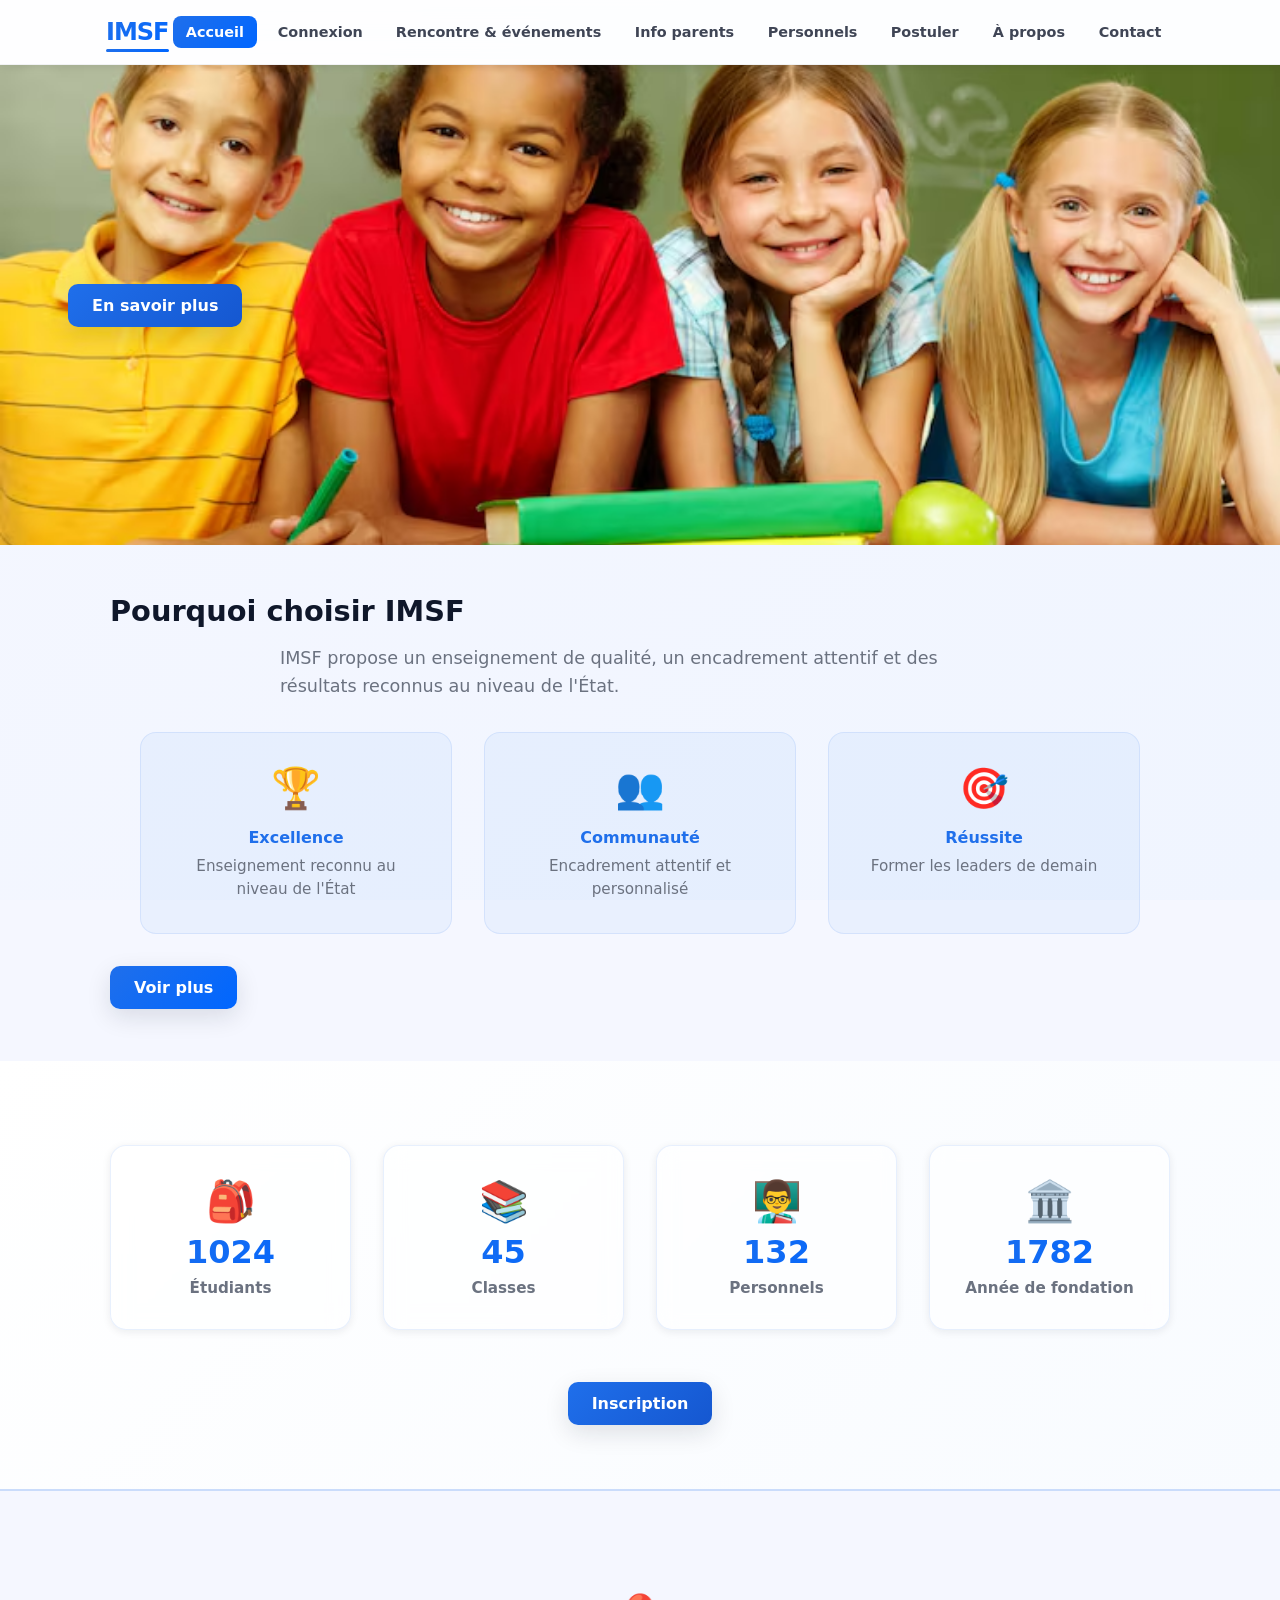
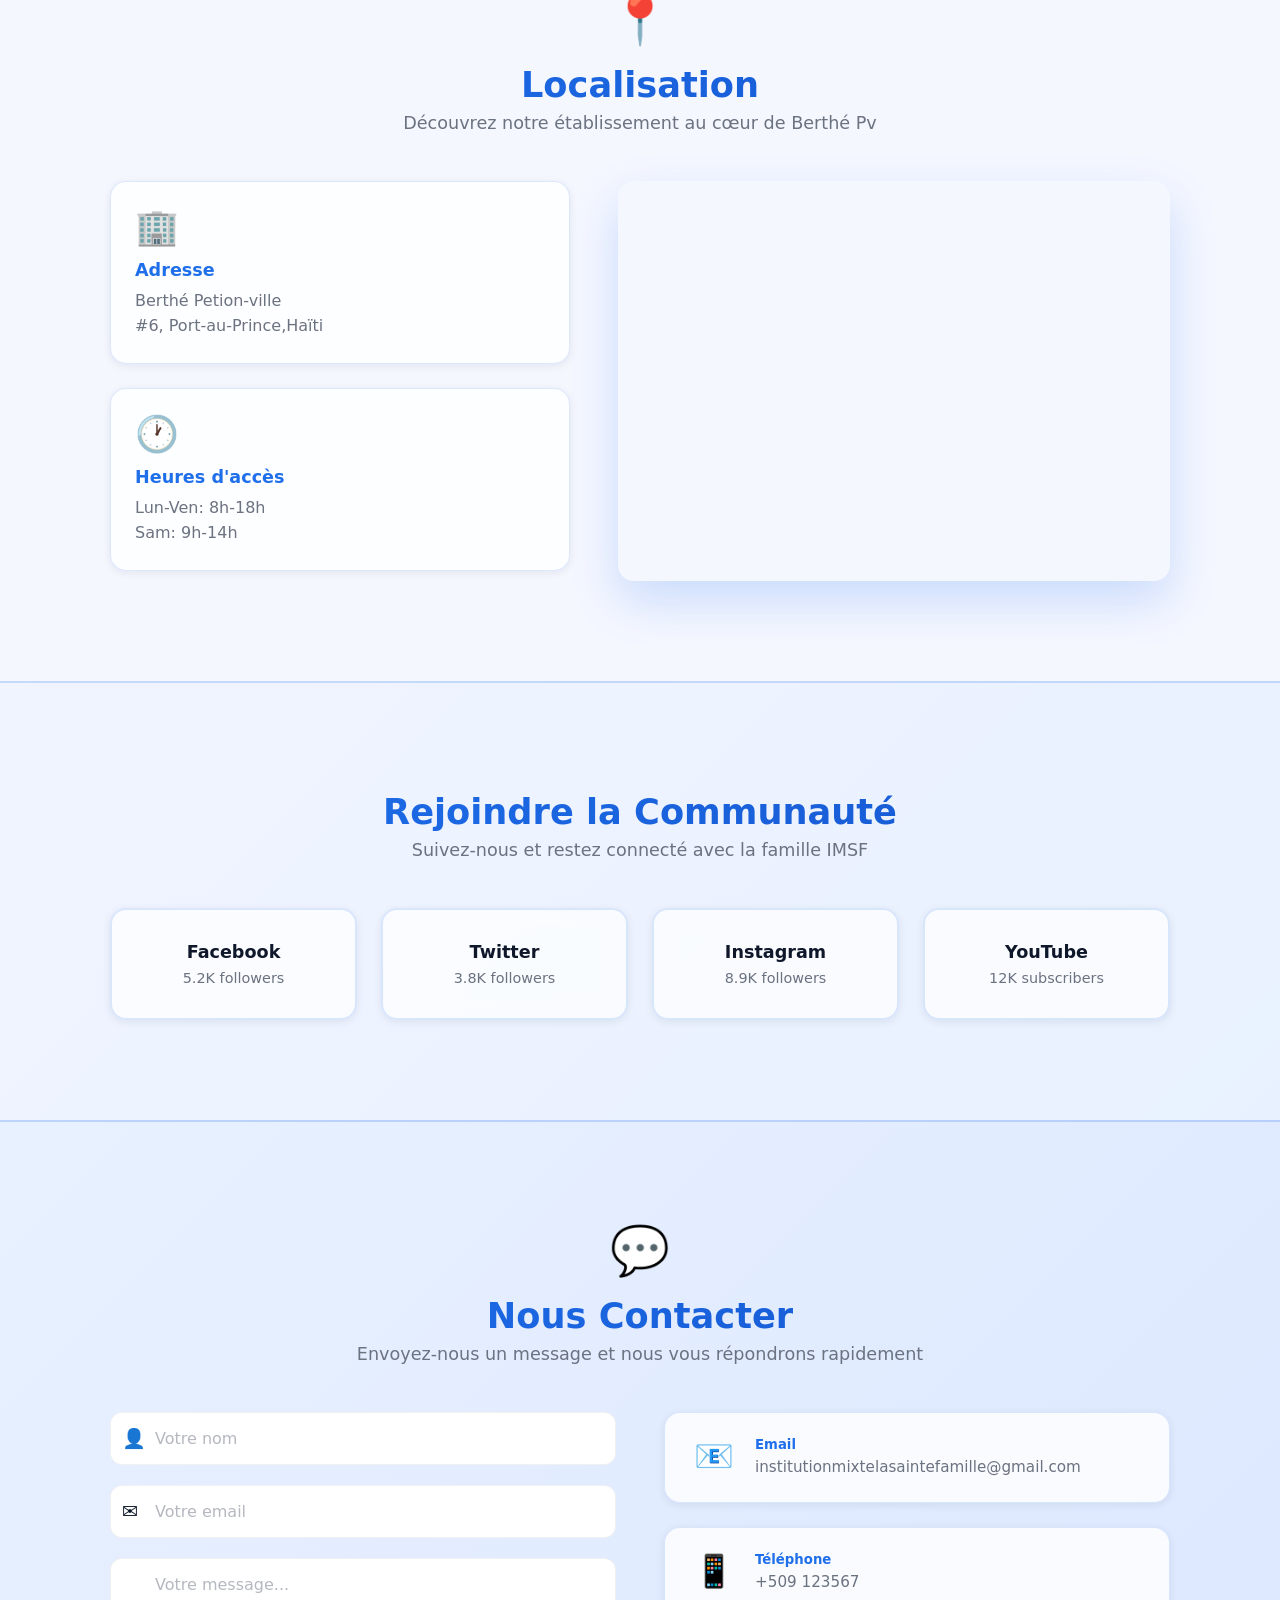
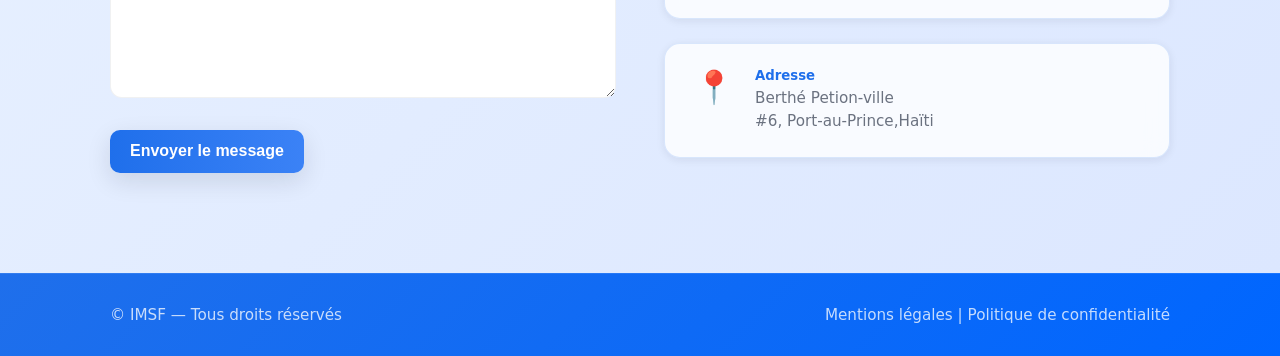
==== commit 1aace34e: "admin page" ====
--- a/index.html
+++ b/index.html
@@ -30,8 +30,7 @@
         <a href="postuler.html">Postuler</a>
         <a href="about.html">À propos</a>
         <a href="contact.html">Contact</a>
-        <a href="admin.html">Admin</a>
-      </nav>
+        <a href="admin
       <button id="navToggle" class="nav-toggle">☰</button>
     </div>
   </header>
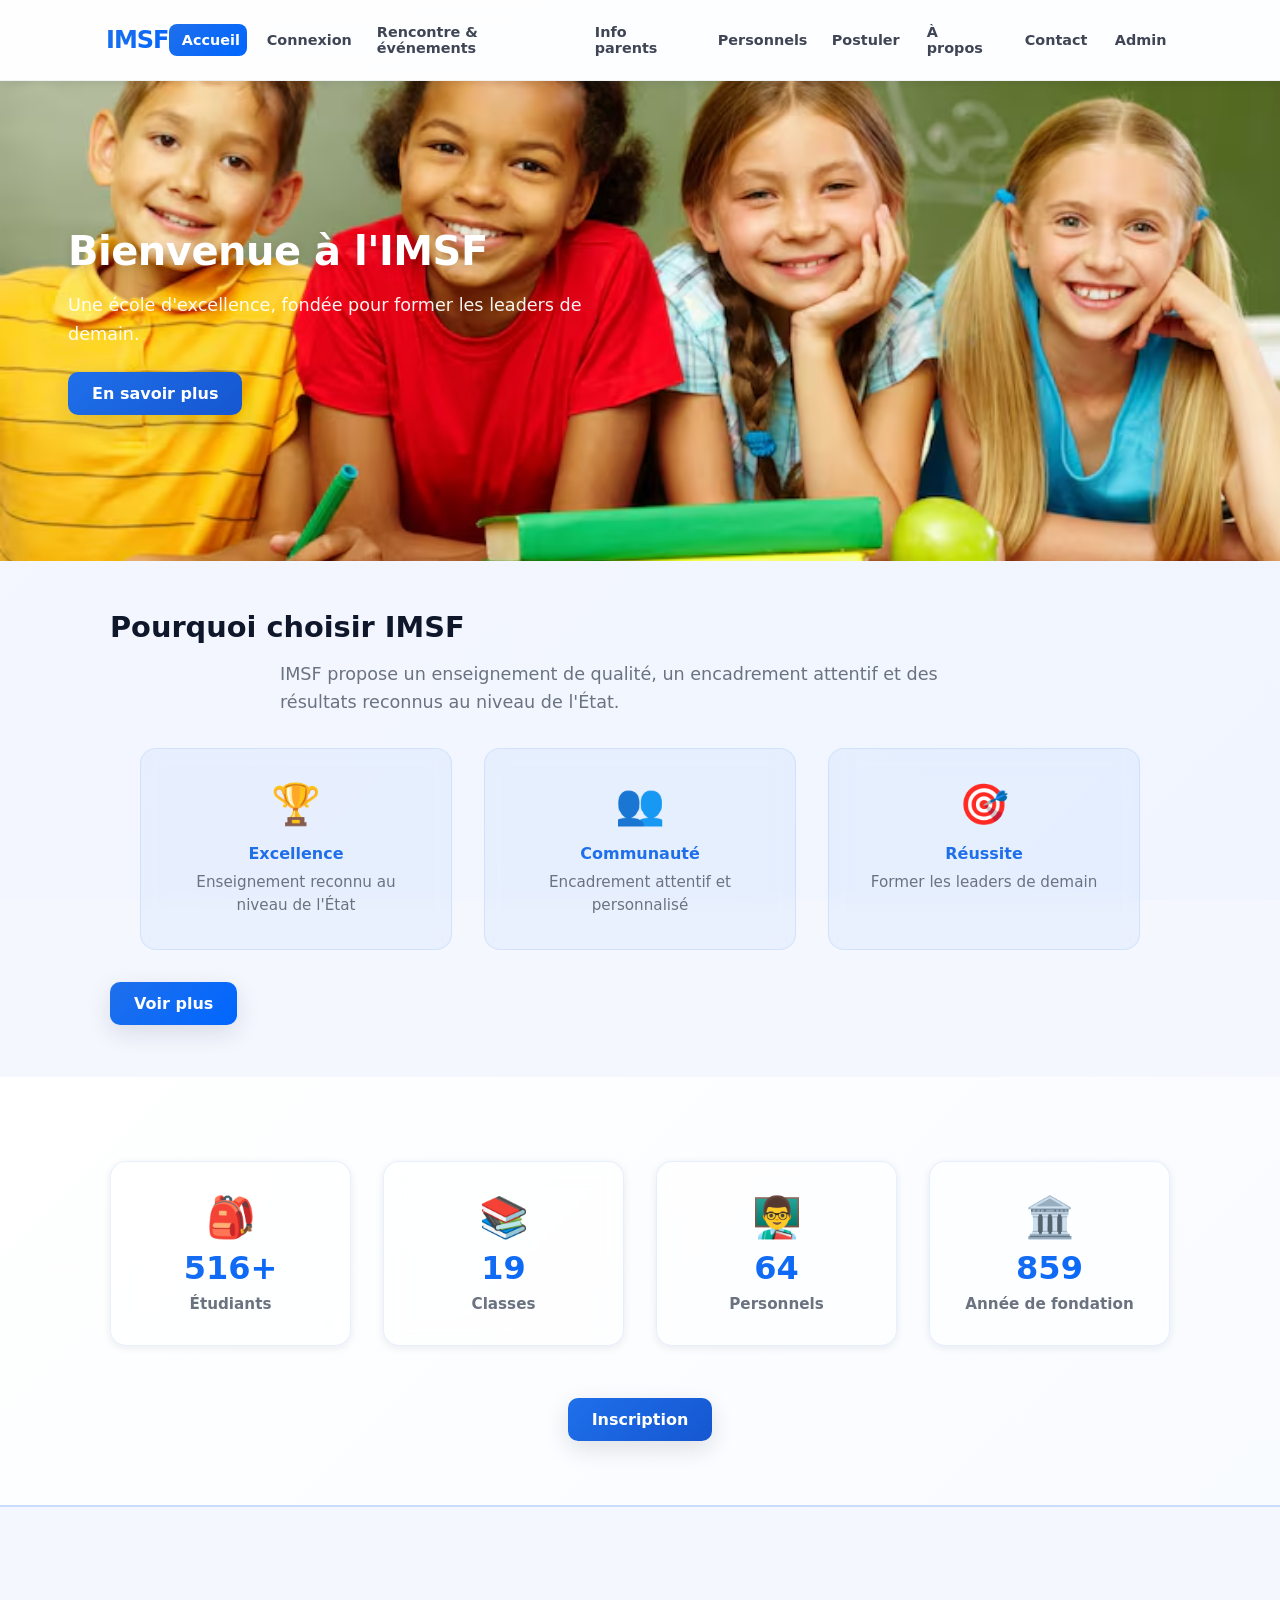
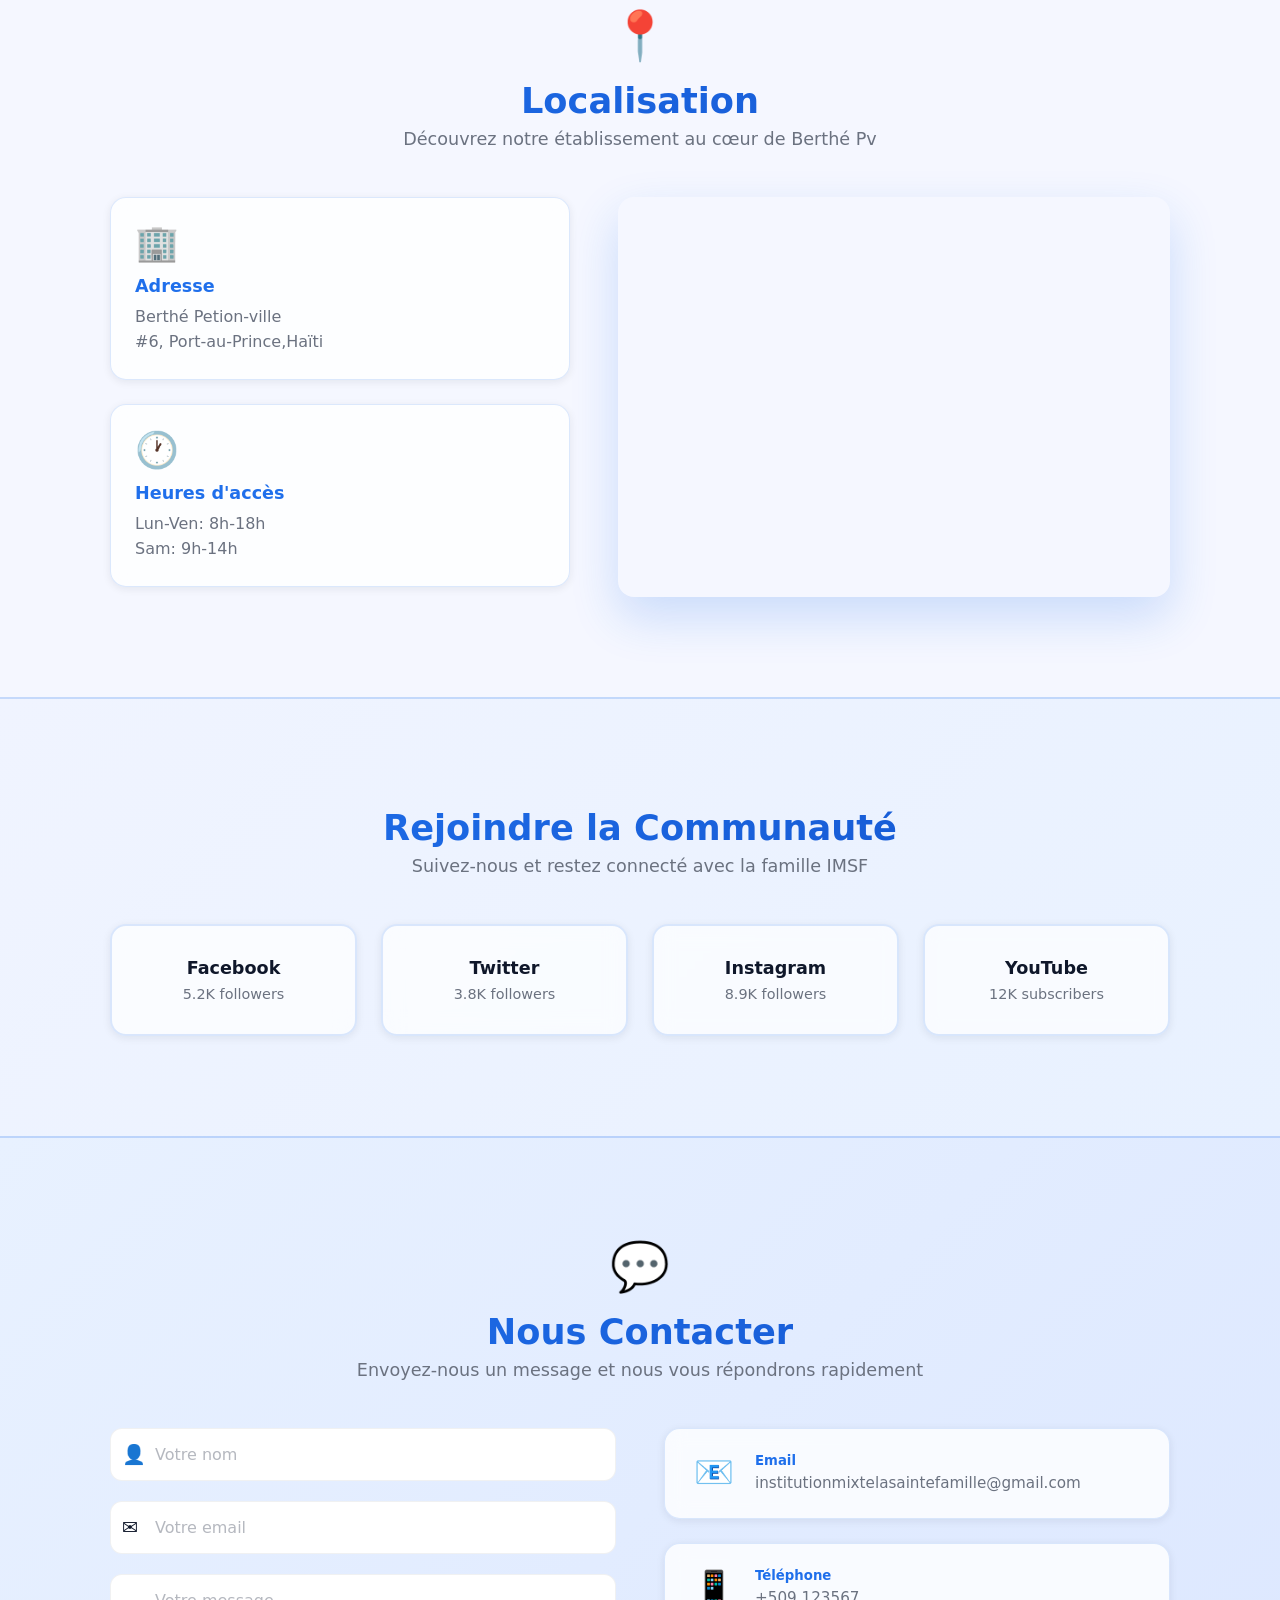
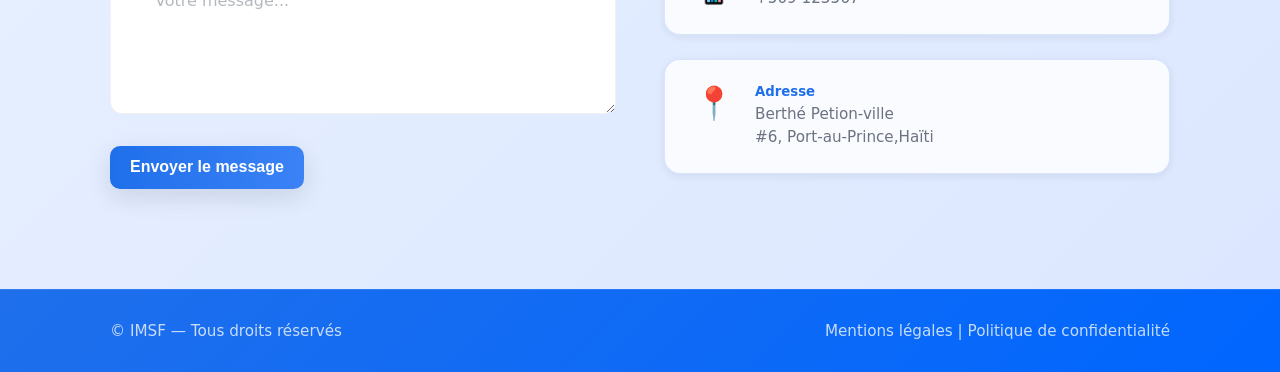
==== commit 2a70e927: "supabase connect" ====
--- a/index.html
+++ b/index.html
@@ -30,7 +30,8 @@
         <a href="postuler.html">Postuler</a>
         <a href="about.html">À propos</a>
         <a href="contact.html">Contact</a>
-        <a href="admin
+        <a href="admin.html">Admin</a>
+      </nav>
       <button id="navToggle" class="nav-toggle">☰</button>
     </div>
   </header>
--- a/styles.css
+++ b/styles.css
@@ -1011,7 +1011,17 @@
   .stats-grid{grid-template-columns:repeat(2,1fr)}
   .why-grid{grid-template-columns:1fr}
   .contact-form{grid-template-columns:1fr}
-  .nav{display:none;position:absolute;top:64px;right:1rem;background:rgba(255,255,255,0.95);backdrop-filter:blur(10px);padding:1rem;border-radius:12px;box-shadow:var(--shadow-md);flex-direction:column;border:1px solid rgba(31,111,235,0.1)}
+  .nav{display:none;position:absolute;top:64px;right:1rem;background:rgba(255,255,255,0.95);backdrop-filter:blur(10px);padding:1rem;border-radius:12px;box-shadow:var(--shadow-md);flex-direction:column;border:1px solid rgba(31,111,235,0.1);z-index:100;}
+  .nav.show{display:flex;;z-index:100;}
+  .nav.show{display:flex;;z-index:100;}
+  .nav.show{display:flex;;z-index:100;}
+  .nav.show{display:flex;;z-index:100;}
+  .nav.show{display:flex;;z-index:100;}
+  .nav.show{display:flex;;z-index:100;}
+  .nav.show{display:flex;;z-index:100;}
+  .nav.show{display:flex;}
+  .nav{display:none;position:absolute;top:64px;right:1rem;background:rgba(255,255,255,0.95);backdrop-filter:blur(10px);padding:1rem;border-radius:12px;box-shadow:var(--shadow-md);flex-direction:column;border:1px solid rgba(31,111,235,0.1);z-index:100;}
+  .nav.show{display:flex;}
   .nav a{color:var(--dark);}
   .nav-toggle{display:block}
   .hero-image{height:380px}
